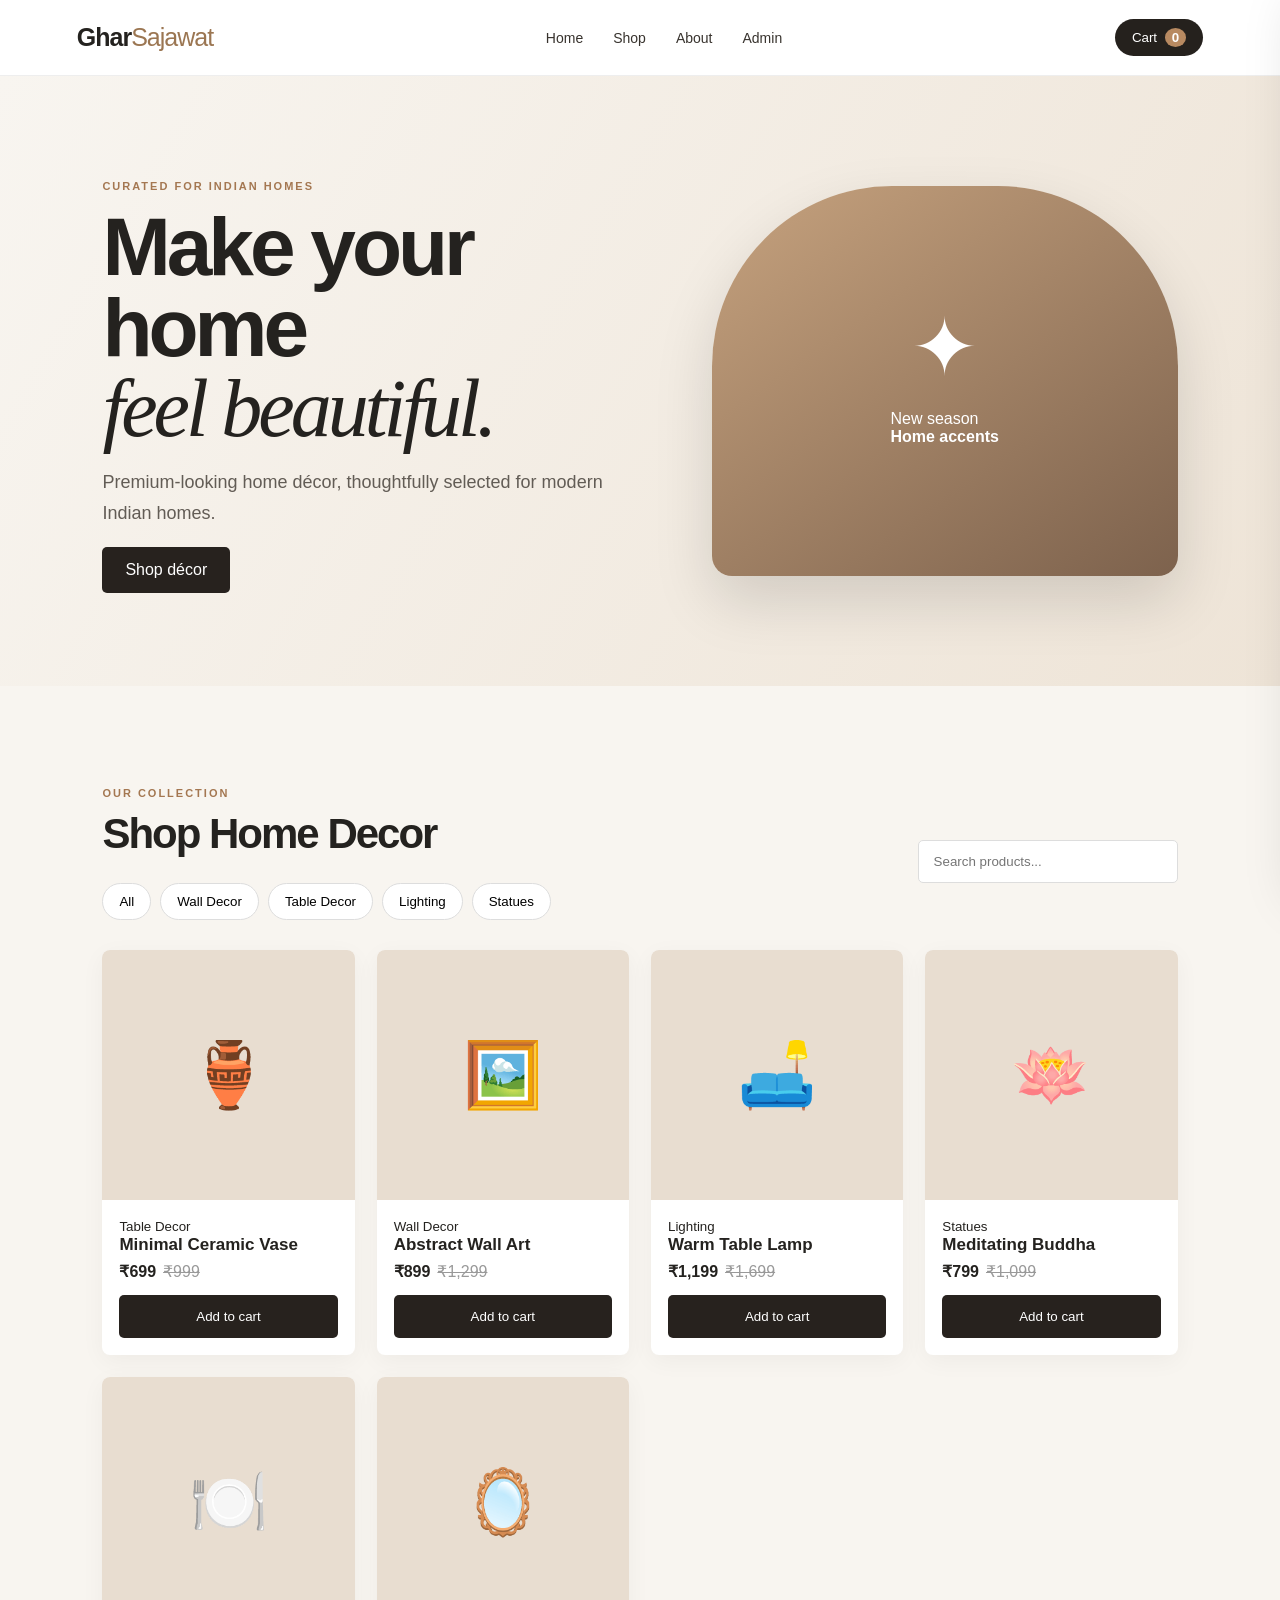
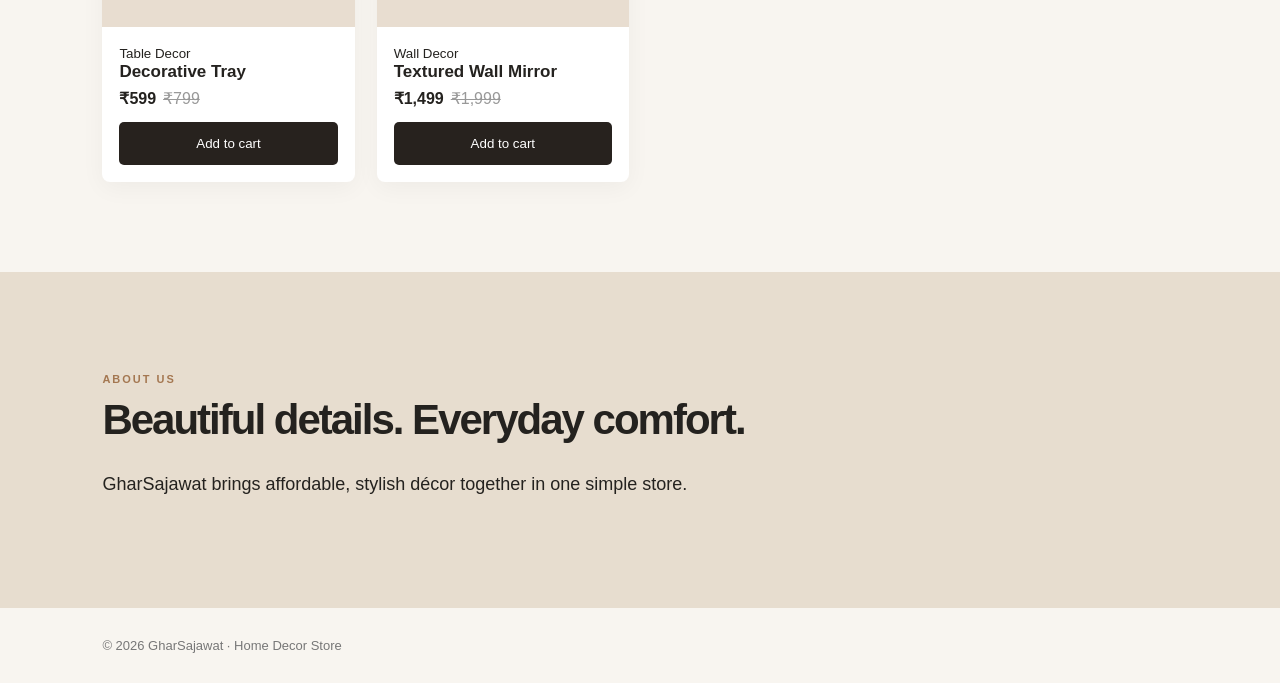
==== index.html @ 7c2b1188 "Add files via upload" ====
<!doctype html>
<html lang="en">
<head>
<meta charset="utf-8"><meta name="viewport" content="width=device-width,initial-scale=1">
<title>GharSajawat — Home Decor</title>
<link rel="stylesheet" href="style.css">
</head>
<body>
<header class="header">
  <div class="logo">Ghar<span>Sajawat</span></div>
  <nav><a href="#home">Home</a><a href="#shop">Shop</a><a href="#about">About</a><a href="admin.html">Admin</a></nav>
  <button class="cartBtn" onclick="toggleCart()">Cart <b id="cartCount">0</b></button>
</header>
<main>
<section id="home" class="hero">
  <div><p class="eyebrow">CURATED FOR INDIAN HOMES</p><h1>Make your home<br><i>feel beautiful.</i></h1>
  <p class="heroText">Premium-looking home décor, thoughtfully selected for modern Indian homes.</p>
  <a class="btn" href="#shop">Shop décor</a></div>
  <div class="heroCard"><div class="heroCircle">✦</div><p>New season<br><strong>Home accents</strong></p></div>
</section>
<section id="shop" class="shop"><div class="sectionHead"><div><p class="eyebrow">OUR COLLECTION</p><h2>Shop Home Decor</h2></div><input id="search" placeholder="Search products..." oninput="renderProducts()"></div>
<div class="chips"><button onclick="setCat('All')">All</button><button onclick="setCat('Wall Decor')">Wall Decor</button><button onclick="setCat('Table Decor')">Table Decor</button><button onclick="setCat('Lighting')">Lighting</button><button onclick="setCat('Statues')">Statues</button></div>
<div id="products" class="grid"></div></section>
<section id="about" class="about"><p class="eyebrow">ABOUT US</p><h2>Beautiful details. Everyday comfort.</h2><p>GharSajawat brings affordable, stylish décor together in one simple store.</p></section>
</main>
<footer>© 2026 GharSajawat · Home Decor Store</footer>
<aside id="cart" class="drawer"><button class="close" onclick="toggleCart()">×</button><h2>Your Cart</h2><div id="cartItems"></div><div class="total">Total <strong id="total">₹0</strong></div><button class="btn full" onclick="checkout()">Order on WhatsApp</button></aside>
<script src="app.js"></script>
</body></html>
---- style.css ----
*{box-sizing:border-box}html{scroll-behavior:smooth}body{margin:0;font-family:Inter,Arial,sans-serif;color:#24221f;background:#f8f5f0}.header{height:76px;background:#fff;display:flex;align-items:center;justify-content:space-between;padding:0 6%;position:sticky;top:0;z-index:10;border-bottom:1px solid #eee}.logo{font-size:25px;font-weight:800;letter-spacing:-1px}.logo span{font-weight:400;color:#9b7652}.header nav{display:flex;gap:30px}.header nav a,.adminTop a{color:#38332e;text-decoration:none;font-size:14px}.cartBtn{border:0;background:#25211d;color:white;border-radius:24px;padding:11px 17px}.cartBtn b{background:#b88a61;border-radius:50%;padding:2px 7px;margin-left:4px}.hero{min-height:610px;padding:80px 8%;display:grid;grid-template-columns:1.1fr .9fr;align-items:center;gap:40px;background:linear-gradient(120deg,#f8f5f0,#eee4d7)}.eyebrow{font-size:11px;letter-spacing:2px;font-weight:800;color:#a47751}.hero h1{font-size:clamp(48px,7vw,82px);line-height:.98;letter-spacing:-4px;margin:15px 0}.hero h1 i{font-family:Georgia,serif;font-weight:400}.heroText{max-width:520px;font-size:18px;line-height:1.7;color:#625c55}.btn{display:inline-block;border:0;background:#27221e;color:#fff;padding:14px 23px;border-radius:5px;text-decoration:none;cursor:pointer}.heroCard{height:390px;border-radius:180px 180px 20px 20px;background:linear-gradient(145deg,#c6a27e,#7d624d);display:flex;flex-direction:column;align-items:center;justify-content:center;color:white;box-shadow:0 25px 60px #0002}.heroCircle{font-size:80px}.shop{padding:90px 8%}.sectionHead{display:flex;justify-content:space-between;align-items:end;gap:20px}.sectionHead h2,.about h2{font-size:42px;letter-spacing:-2px;margin:8px 0 25px}.sectionHead input{width:260px;padding:13px 15px;border:1px solid #ddd;border-radius:5px;background:white}.chips{display:flex;gap:9px;margin-bottom:30px;flex-wrap:wrap}.chips button,.ghost{background:#fff;border:1px solid #ddd;padding:10px 16px;border-radius:20px;cursor:pointer}.grid{display:grid;grid-template-columns:repeat(4,1fr);gap:22px}.card{background:white;border-radius:8px;overflow:hidden;box-shadow:0 6px 25px #0000000b}.pic{height:250px;background:#e8ddd0;display:flex;align-items:center;justify-content:center;font-size:64px}.cardInfo{padding:17px}.cardInfo h3{margin:0 0 7px;font-size:17px}.price{font-weight:800}.old{text-decoration:line-through;color:#999;margin-left:7px;font-weight:400}.add{width:100%;margin-top:14px}.about{padding:90px 8%;background:#e7ddcf}.about p:last-child{max-width:650px;font-size:18px;line-height:1.7}.about h2{max-width:700px}.drawer{position:fixed;right:-420px;top:0;width:390px;max-width:92%;height:100%;background:white;z-index:30;padding:30px;box-shadow:-15px 0 50px #0002;transition:.25s;overflow:auto}.drawer.open{right:0}.close{float:right;border:0;background:none;font-size:30px}.cartRow{display:flex;gap:12px;padding:15px 0;border-bottom:1px solid #eee}.cartRow .mini{width:65px;height:65px;background:#eee0d0;display:grid;place-items:center;font-size:28px}.total{display:flex;justify-content:space-between;padding:25px 0;font-size:19px}.full{width:100%;text-align:center}.about+footer,footer{padding:30px 8%;font-size:13px;color:#777}.adminBody{min-height:100vh}.adminWrap{max-width:1100px;margin:auto;padding:35px 20px}.adminTop,.dashHead{display:flex;justify-content:space-between;align-items:center;margin-bottom:35px}.panel{background:#fff;padding:25px;border-radius:10px;box-shadow:0 8px 30px #0001;margin-bottom:25px}.panel input,.panel select,.panel textarea{display:block;width:100%;padding:13px;margin:10px 0;border:1px solid #ddd;border-radius:5px}.panel textarea{min-height:90px}.panel small{display:block;margin-top:12px;color:#777}.row{display:flex;gap:10px;align-items:center}.adminProduct{display:grid;grid-template-columns:70px 1fr auto;gap:15px;align-items:center;background:white;padding:12px;margin:8px 0;border-radius:7px}.adminThumb{width:70px;height:60px;background:#eee0d0;display:grid;place-items:center;font-size:28px}.adminActions button{margin-left:7px;padding:8px 12px;border:1px solid #ddd;background:white;border-radius:5px}@media(max-width:800px){.header{padding:0 4%}.header nav{display:none}.hero{grid-template-columns:1fr;padding:60px 6%}.heroCard{height:300px}.shop{padding:60px 6%}.grid{grid-template-columns:repeat(2,1fr)}.sectionHead{align-items:start;flex-direction:column}.sectionHead input{width:100%}}@media(max-width:500px){.grid{grid-template-columns:1fr}.hero h1{font-size:50px}.drawer{width:100%}}
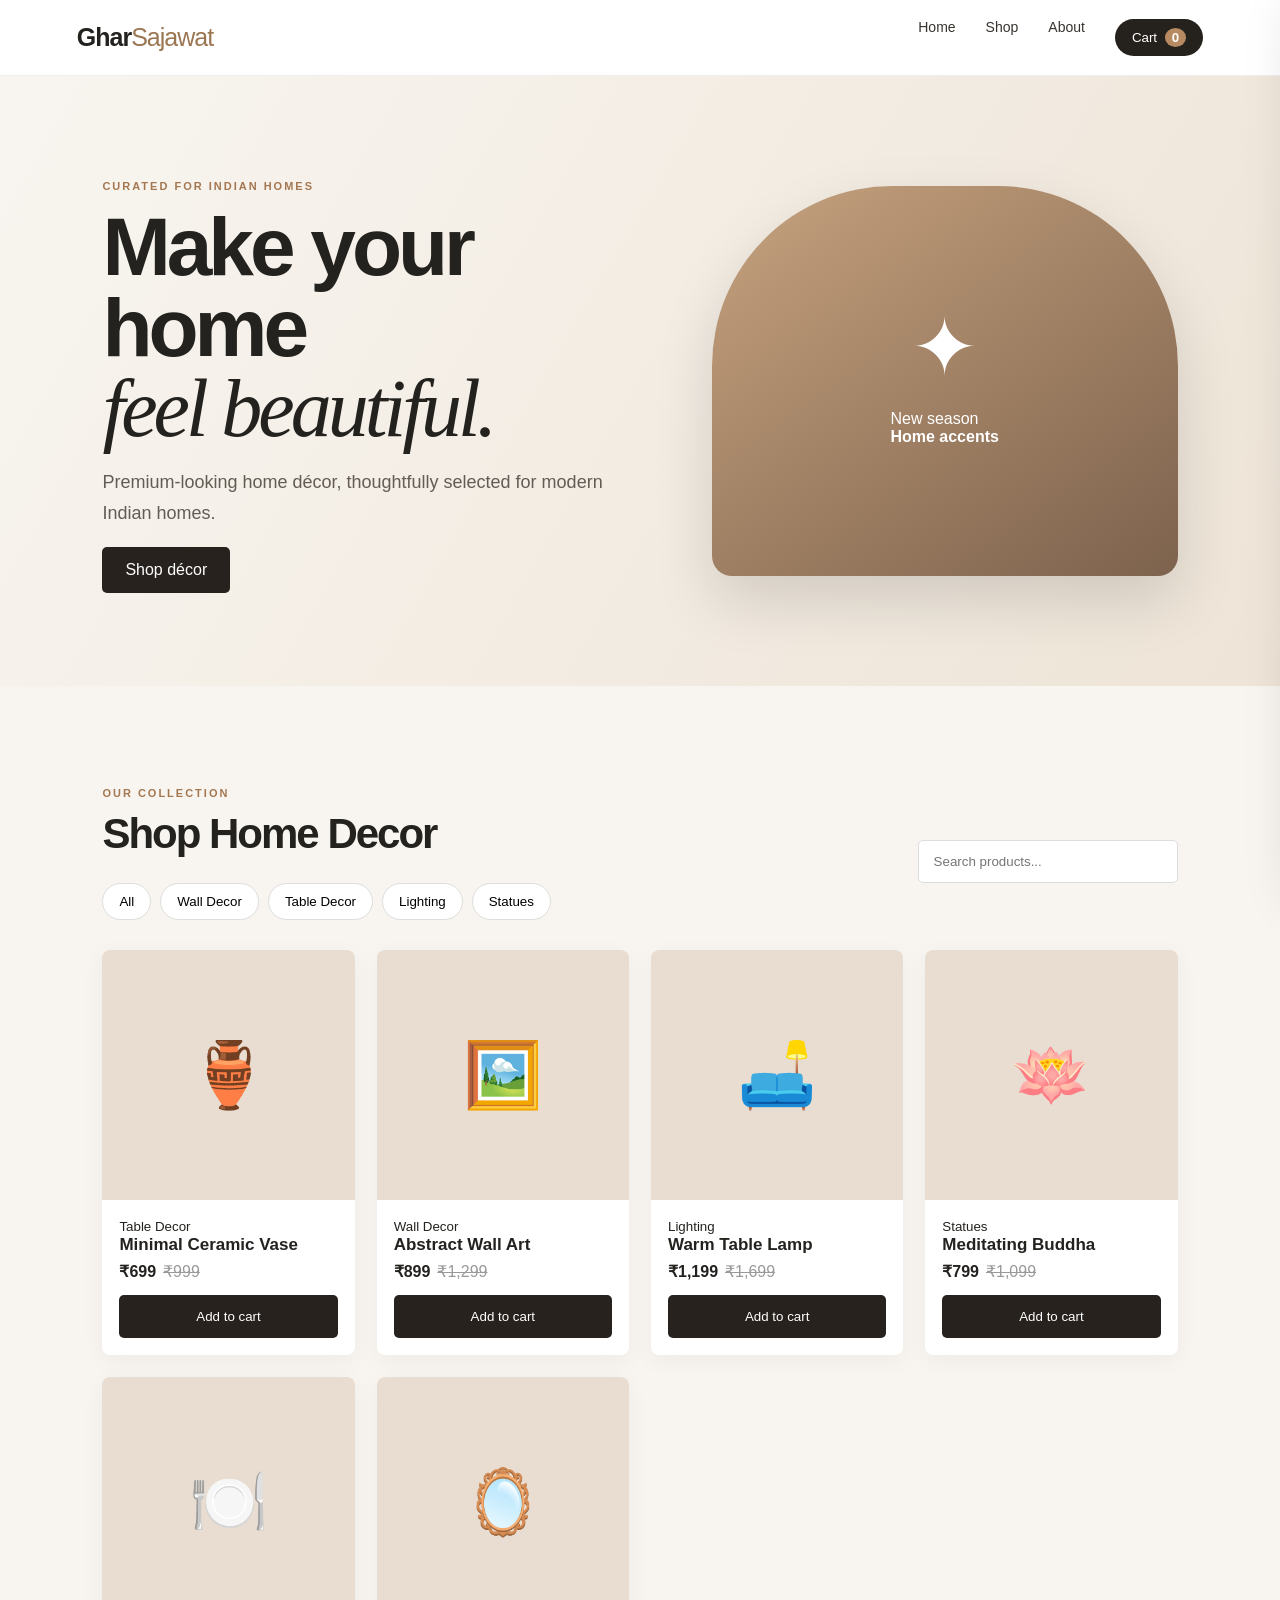
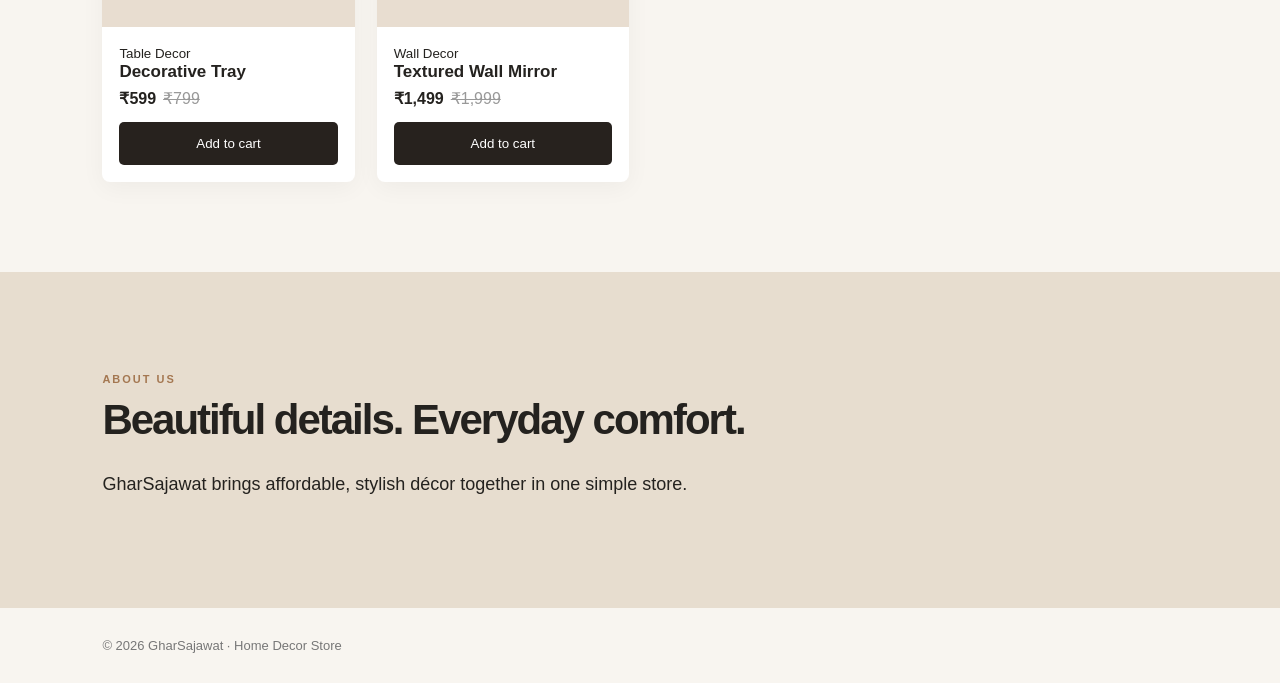
==== commit 4b19a3cb: "Update index.html" ====
--- a/index.html
+++ b/index.html
@@ -8,7 +8,7 @@
 <body>
 <header class="header">
   <div class="logo">Ghar<span>Sajawat</span></div>
-  <nav><a href="#home">Home</a><a href="#shop">Shop</a><a href="#about">About</a><a href="admin.html">Admin</a></nav>
+  <nav><a href="#home">Home</a><a href="#shop">Shop</a> <a href="#about">About</a>
   <button class="cartBtn" onclick="toggleCart()">Cart <b id="cartCount">0</b></button>
 </header>
 <main>
@@ -26,4 +26,4 @@
 <footer>© 2026 GharSajawat · Home Decor Store</footer>
 <aside id="cart" class="drawer"><button class="close" onclick="toggleCart()">×</button><h2>Your Cart</h2><div id="cartItems"></div><div class="total">Total <strong id="total">₹0</strong></div><button class="btn full" onclick="checkout()">Order on WhatsApp</button></aside>
 <script src="app.js"></script>
-</body></html>+</body></html>
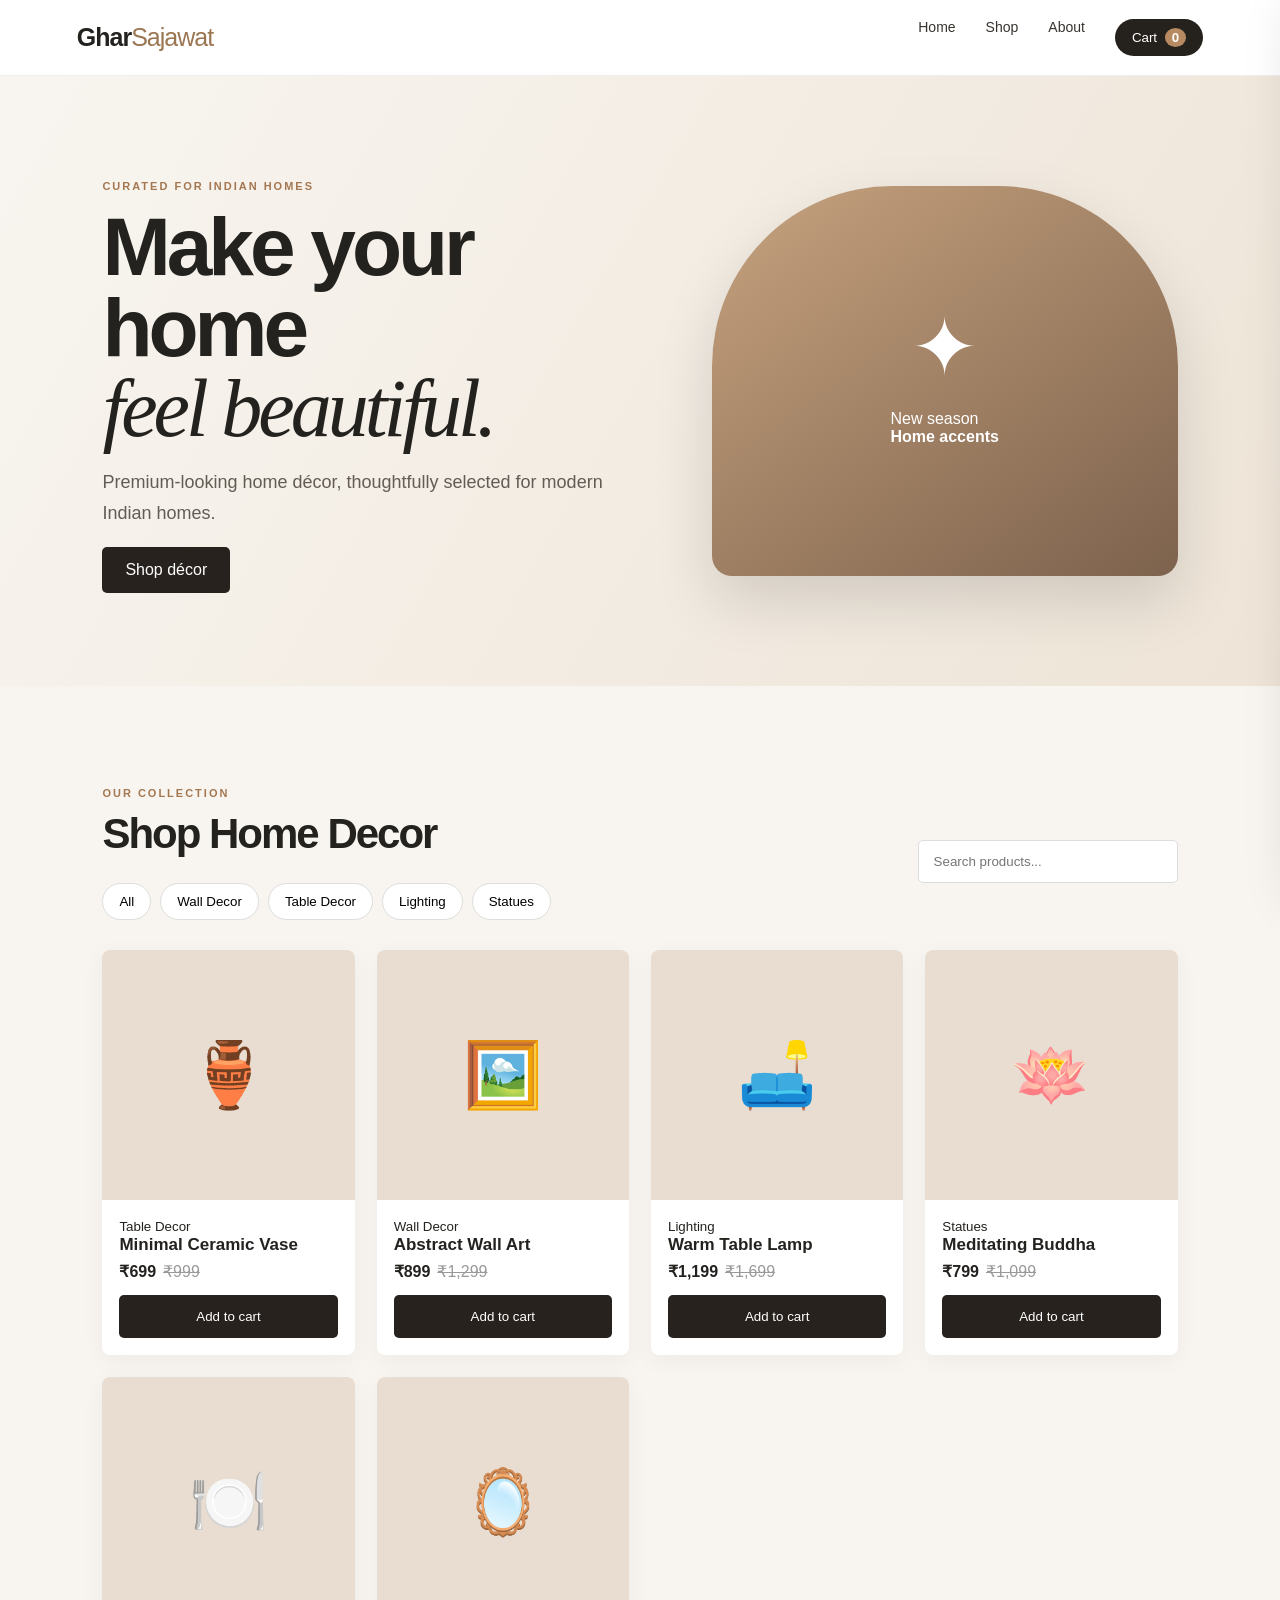
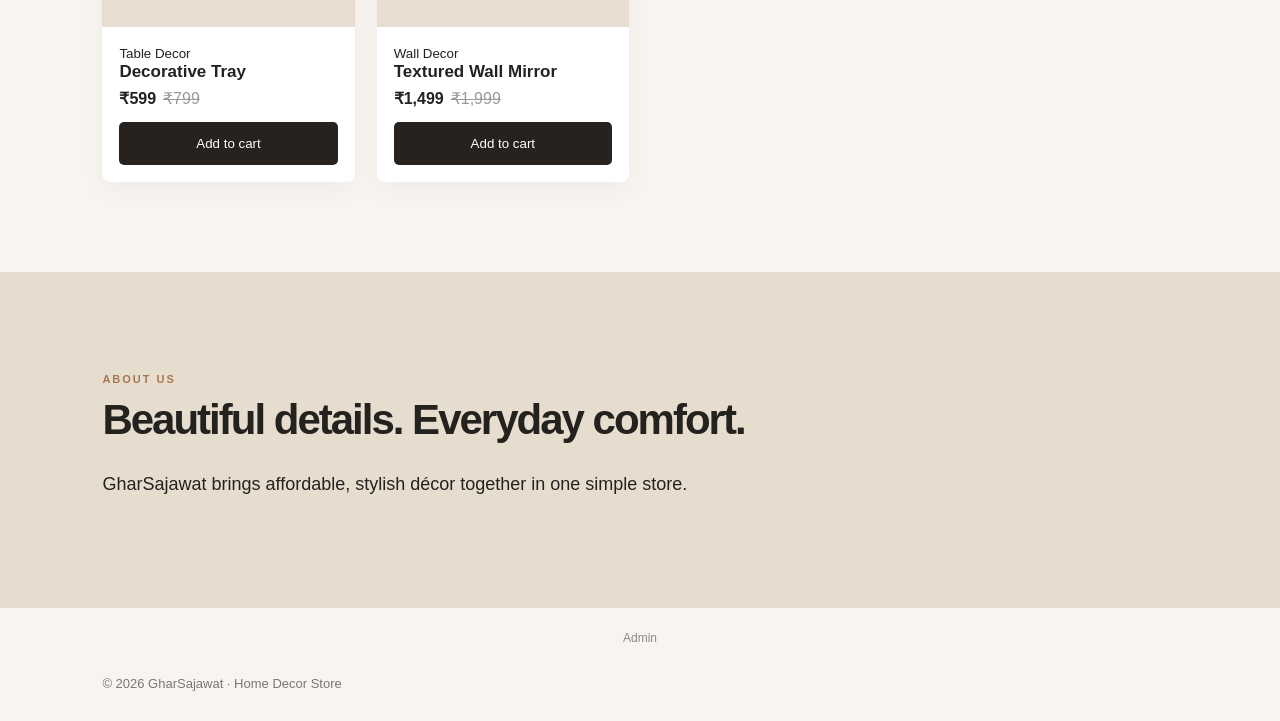
==== commit 6ff462bf: "Update index.html" ====
--- a/index.html
+++ b/index.html
@@ -22,7 +22,11 @@
 <div class="chips"><button onclick="setCat('All')">All</button><button onclick="setCat('Wall Decor')">Wall Decor</button><button onclick="setCat('Table Decor')">Table Decor</button><button onclick="setCat('Lighting')">Lighting</button><button onclick="setCat('Statues')">Statues</button></div>
 <div id="products" class="grid"></div></section>
 <section id="about" class="about"><p class="eyebrow">ABOUT US</p><h2>Beautiful details. Everyday comfort.</h2><p>GharSajawat brings affordable, stylish décor together in one simple store.</p></section>
-</main>
+</main><div style="text-align:center; margin-top:20px;">
+  <a href="admin.html" style="font-size:12px; color:#888; text-decoration:none;">
+    Admin
+  </a>
+</div>
 <footer>© 2026 GharSajawat · Home Decor Store</footer>
 <aside id="cart" class="drawer"><button class="close" onclick="toggleCart()">×</button><h2>Your Cart</h2><div id="cartItems"></div><div class="total">Total <strong id="total">₹0</strong></div><button class="btn full" onclick="checkout()">Order on WhatsApp</button></aside>
 <script src="app.js"></script>
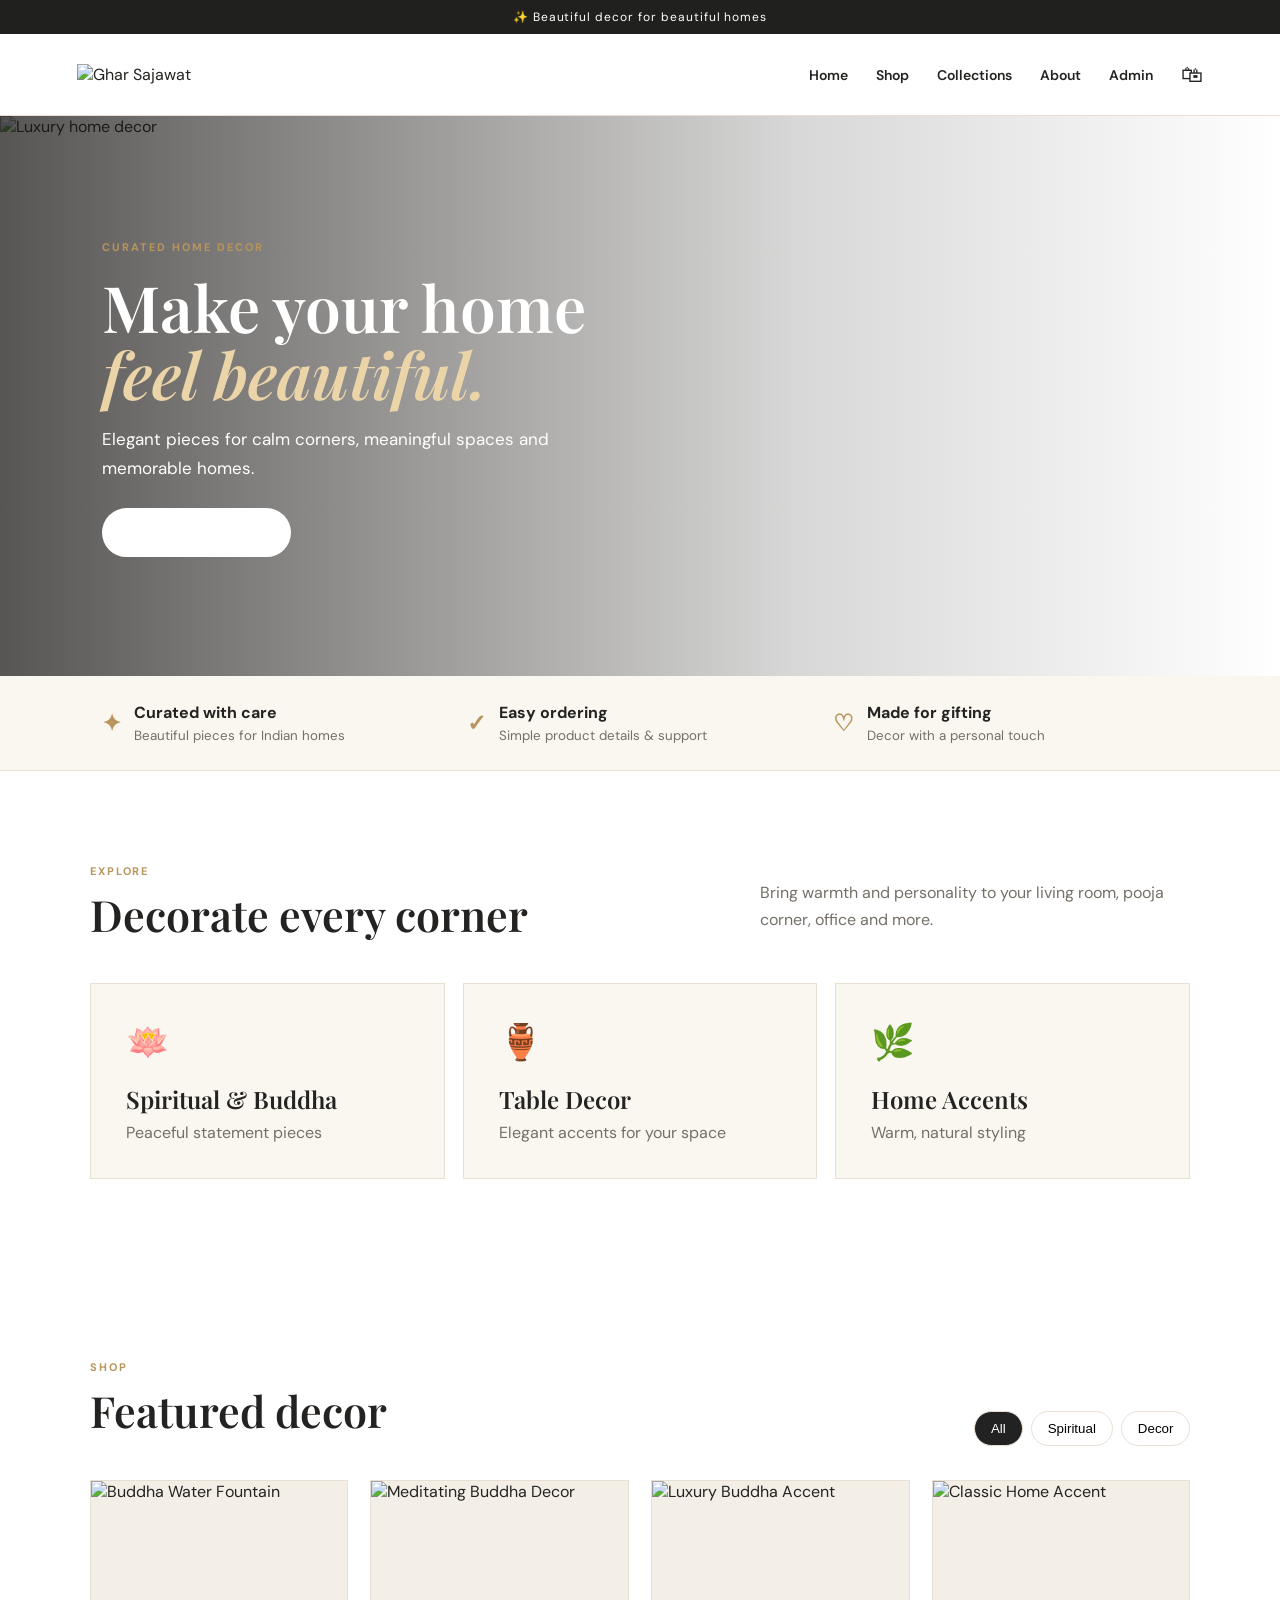
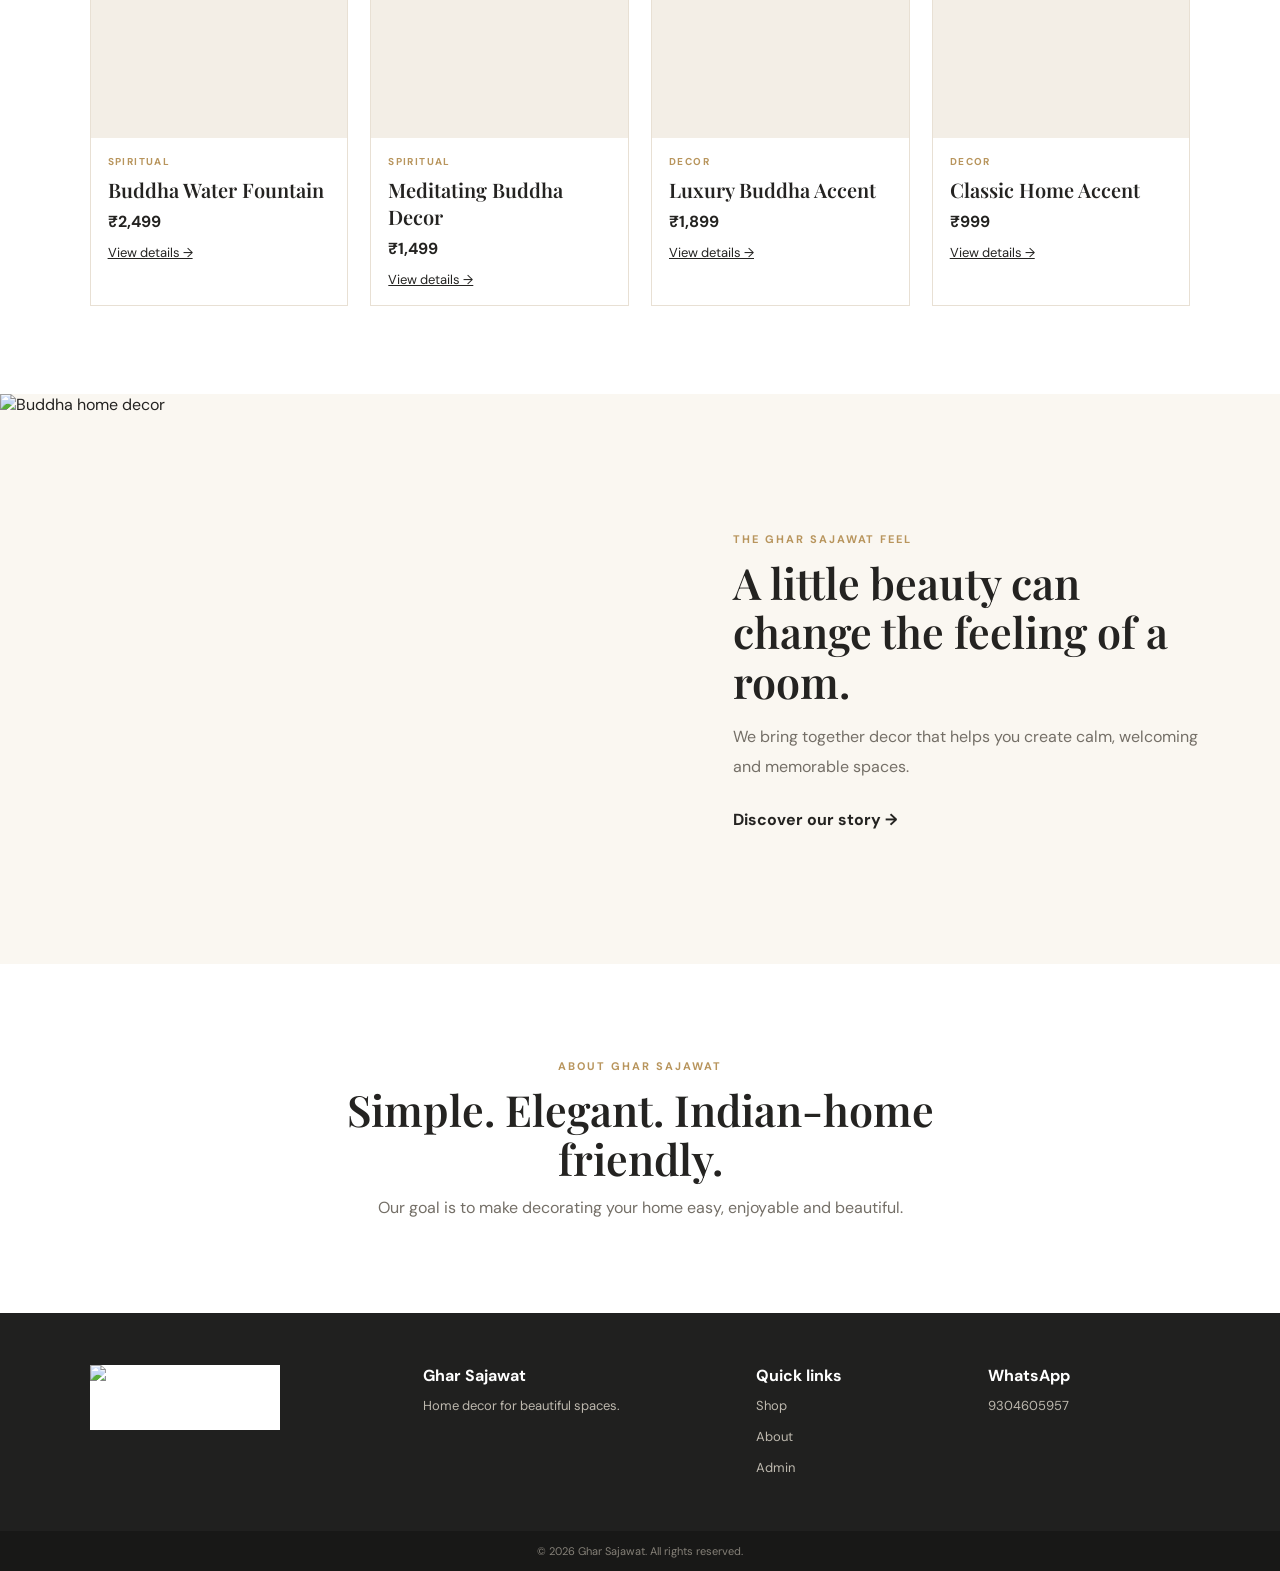
==== commit cf333535: "Add files via upload" ====
--- a/index.html
+++ b/index.html
@@ -2,32 +2,72 @@
 <html lang="en">
 <head>
 <meta charset="utf-8"><meta name="viewport" content="width=device-width,initial-scale=1">
-<title>GharSajawat — Home Decor</title>
+<title>Ghar Sajawat | Home Decor</title>
+<meta name="description" content="Ghar Sajawat - elegant home decor for beautiful Indian homes">
 <link rel="stylesheet" href="style.css">
 </head>
 <body>
-<header class="header">
-  <div class="logo">Ghar<span>Sajawat</span></div>
-  <nav><a href="#home">Home</a><a href="#shop">Shop</a> <a href="#about">About</a>
-  <button class="cartBtn" onclick="toggleCart()">Cart <b id="cartCount">0</b></button>
+<header>
+  <div class="topbar">✨ Beautiful decor for beautiful homes</div>
+  <div class="nav">
+    <a class="logo" href="index.html"><img src="assets/logo.png" alt="Ghar Sajawat"></a>
+    <button class="menu" id="menu">☰</button>
+    <nav id="nav"><a href="#home">Home</a><a href="#shop">Shop</a><a href="#collections">Collections</a><a href="#about">About</a><a href="admin.html">Admin</a></nav>
+    <a class="bag" href="#shop">🛍</a>
+  </div>
 </header>
+
 <main>
 <section id="home" class="hero">
-  <div><p class="eyebrow">CURATED FOR INDIAN HOMES</p><h1>Make your home<br><i>feel beautiful.</i></h1>
-  <p class="heroText">Premium-looking home décor, thoughtfully selected for modern Indian homes.</p>
-  <a class="btn" href="#shop">Shop décor</a></div>
-  <div class="heroCard"><div class="heroCircle">✦</div><p>New season<br><strong>Home accents</strong></p></div>
+  <img src="assets/hero-banner.jpg" alt="Luxury home decor">
+  <div class="hero-overlay"></div>
+  <div class="hero-copy">
+    <span>CURATED HOME DECOR</span>
+    <h1>Make your home<br><i>feel beautiful.</i></h1>
+    <p>Elegant pieces for calm corners, meaningful spaces and memorable homes.</p>
+    <a class="btn" href="#shop">Shop collection →</a>
+  </div>
 </section>
-<section id="shop" class="shop"><div class="sectionHead"><div><p class="eyebrow">OUR COLLECTION</p><h2>Shop Home Decor</h2></div><input id="search" placeholder="Search products..." oninput="renderProducts()"></div>
-<div class="chips"><button onclick="setCat('All')">All</button><button onclick="setCat('Wall Decor')">Wall Decor</button><button onclick="setCat('Table Decor')">Table Decor</button><button onclick="setCat('Lighting')">Lighting</button><button onclick="setCat('Statues')">Statues</button></div>
-<div id="products" class="grid"></div></section>
-<section id="about" class="about"><p class="eyebrow">ABOUT US</p><h2>Beautiful details. Everyday comfort.</h2><p>GharSajawat brings affordable, stylish décor together in one simple store.</p></section>
-</main><div style="text-align:center; margin-top:20px;">
-  <a href="admin.html" style="font-size:12px; color:#888; text-decoration:none;">
-    Admin
-  </a>
-</div>
-<footer>© 2026 GharSajawat · Home Decor Store</footer>
-<aside id="cart" class="drawer"><button class="close" onclick="toggleCart()">×</button><h2>Your Cart</h2><div id="cartItems"></div><div class="total">Total <strong id="total">₹0</strong></div><button class="btn full" onclick="checkout()">Order on WhatsApp</button></aside>
+
+<section class="perks">
+  <div><b>✦</b><span>Curated with care<small>Beautiful pieces for Indian homes</small></span></div>
+  <div><b>✓</b><span>Easy ordering<small>Simple product details & support</small></span></div>
+  <div><b>♡</b><span>Made for gifting<small>Decor with a personal touch</small></span></div>
+</section>
+
+<section id="collections" class="section">
+  <div class="section-head"><div><small>EXPLORE</small><h2>Decorate every corner</h2></div><p>Bring warmth and personality to your living room, pooja corner, office and more.</p></div>
+  <div class="collections">
+    <a href="#shop"><span>🪷</span><h3>Spiritual & Buddha</h3><p>Peaceful statement pieces</p></a>
+    <a href="#shop"><span>🏺</span><h3>Table Decor</h3><p>Elegant accents for your space</p></a>
+    <a href="#shop"><span>🌿</span><h3>Home Accents</h3><p>Warm, natural styling</p></a>
+  </div>
+</section>
+
+<section id="shop" class="section shop">
+  <div class="section-head"><div><small>SHOP</small><h2>Featured decor</h2></div>
+    <div class="filters"><button class="active" data-cat="all">All</button><button data-cat="spiritual">Spiritual</button><button data-cat="decor">Decor</button></div>
+  </div>
+  <div id="products" class="products"></div>
+</section>
+
+<section class="story">
+  <img src="assets/buddha-fountain.jpg" alt="Buddha home decor">
+  <div><small>THE GHAR SAJAWAT FEEL</small><h2>A little beauty can change the feeling of a room.</h2><p>We bring together decor that helps you create calm, welcoming and memorable spaces.</p><a class="text-link" href="#about">Discover our story →</a></div>
+</section>
+
+<section id="about" class="about">
+  <small>ABOUT GHAR SAJAWAT</small><h2>Simple. Elegant. Indian-home friendly.</h2>
+  <p>Our goal is to make decorating your home easy, enjoyable and beautiful.</p>
+</section>
+</main>
+
+<footer>
+  <img src="assets/logo.png" alt="Ghar Sajawat">
+  <div><b>Ghar Sajawat</b><p>Home decor for beautiful spaces.</p></div>
+  <div><b>Quick links</b><a href="#shop">Shop</a><a href="#about">About</a><a href="admin.html">Admin</a></div>
+  <div><b>WhatsApp</b><a href="https://wa.me/919304605957?text=Hello%20Ghar%20Sajawat%2C%20I%20want%20to%20know%20more%20about%20your%20products.">9304605957</a></div>
+</footer>
+<div class="copyright">© 2026 Ghar Sajawat. All rights reserved.</div>
 <script src="app.js"></script>
-</body></html>
+</body></html>
--- a/style.css
+++ b/style.css
@@ -1 +1,4 @@
-*{box-sizing:border-box}html{scroll-behavior:smooth}body{margin:0;font-family:Inter,Arial,sans-serif;color:#24221f;background:#f8f5f0}.header{height:76px;background:#fff;display:flex;align-items:center;justify-content:space-between;padding:0 6%;position:sticky;top:0;z-index:10;border-bottom:1px solid #eee}.logo{font-size:25px;font-weight:800;letter-spacing:-1px}.logo span{font-weight:400;color:#9b7652}.header nav{display:flex;gap:30px}.header nav a,.adminTop a{color:#38332e;text-decoration:none;font-size:14px}.cartBtn{border:0;background:#25211d;color:white;border-radius:24px;padding:11px 17px}.cartBtn b{background:#b88a61;border-radius:50%;padding:2px 7px;margin-left:4px}.hero{min-height:610px;padding:80px 8%;display:grid;grid-template-columns:1.1fr .9fr;align-items:center;gap:40px;background:linear-gradient(120deg,#f8f5f0,#eee4d7)}.eyebrow{font-size:11px;letter-spacing:2px;font-weight:800;color:#a47751}.hero h1{font-size:clamp(48px,7vw,82px);line-height:.98;letter-spacing:-4px;margin:15px 0}.hero h1 i{font-family:Georgia,serif;font-weight:400}.heroText{max-width:520px;font-size:18px;line-height:1.7;color:#625c55}.btn{display:inline-block;border:0;background:#27221e;color:#fff;padding:14px 23px;border-radius:5px;text-decoration:none;cursor:pointer}.heroCard{height:390px;border-radius:180px 180px 20px 20px;background:linear-gradient(145deg,#c6a27e,#7d624d);display:flex;flex-direction:column;align-items:center;justify-content:center;color:white;box-shadow:0 25px 60px #0002}.heroCircle{font-size:80px}.shop{padding:90px 8%}.sectionHead{display:flex;justify-content:space-between;align-items:end;gap:20px}.sectionHead h2,.about h2{font-size:42px;letter-spacing:-2px;margin:8px 0 25px}.sectionHead input{width:260px;padding:13px 15px;border:1px solid #ddd;border-radius:5px;background:white}.chips{display:flex;gap:9px;margin-bottom:30px;flex-wrap:wrap}.chips button,.ghost{background:#fff;border:1px solid #ddd;padding:10px 16px;border-radius:20px;cursor:pointer}.grid{display:grid;grid-template-columns:repeat(4,1fr);gap:22px}.card{background:white;border-radius:8px;overflow:hidden;box-shadow:0 6px 25px #0000000b}.pic{height:250px;background:#e8ddd0;display:flex;align-items:center;justify-content:center;font-size:64px}.cardInfo{padding:17px}.cardInfo h3{margin:0 0 7px;font-size:17px}.price{font-weight:800}.old{text-decoration:line-through;color:#999;margin-left:7px;font-weight:400}.add{width:100%;margin-top:14px}.about{padding:90px 8%;background:#e7ddcf}.about p:last-child{max-width:650px;font-size:18px;line-height:1.7}.about h2{max-width:700px}.drawer{position:fixed;right:-420px;top:0;width:390px;max-width:92%;height:100%;background:white;z-index:30;padding:30px;box-shadow:-15px 0 50px #0002;transition:.25s;overflow:auto}.drawer.open{right:0}.close{float:right;border:0;background:none;font-size:30px}.cartRow{display:flex;gap:12px;padding:15px 0;border-bottom:1px solid #eee}.cartRow .mini{width:65px;height:65px;background:#eee0d0;display:grid;place-items:center;font-size:28px}.total{display:flex;justify-content:space-between;padding:25px 0;font-size:19px}.full{width:100%;text-align:center}.about+footer,footer{padding:30px 8%;font-size:13px;color:#777}.adminBody{min-height:100vh}.adminWrap{max-width:1100px;margin:auto;padding:35px 20px}.adminTop,.dashHead{display:flex;justify-content:space-between;align-items:center;margin-bottom:35px}.panel{background:#fff;padding:25px;border-radius:10px;box-shadow:0 8px 30px #0001;margin-bottom:25px}.panel input,.panel select,.panel textarea{display:block;width:100%;padding:13px;margin:10px 0;border:1px solid #ddd;border-radius:5px}.panel textarea{min-height:90px}.panel small{display:block;margin-top:12px;color:#777}.row{display:flex;gap:10px;align-items:center}.adminProduct{display:grid;grid-template-columns:70px 1fr auto;gap:15px;align-items:center;background:white;padding:12px;margin:8px 0;border-radius:7px}.adminThumb{width:70px;height:60px;background:#eee0d0;display:grid;place-items:center;font-size:28px}.adminActions button{margin-left:7px;padding:8px 12px;border:1px solid #ddd;background:white;border-radius:5px}@media(max-width:800px){.header{padding:0 4%}.header nav{display:none}.hero{grid-template-columns:1fr;padding:60px 6%}.heroCard{height:300px}.shop{padding:60px 6%}.grid{grid-template-columns:repeat(2,1fr)}.sectionHead{align-items:start;flex-direction:column}.sectionHead input{width:100%}}@media(max-width:500px){.grid{grid-template-columns:1fr}.hero h1{font-size:50px}.drawer{width:100%}}+@import url('https://fonts.googleapis.com/css2?family=DM+Sans:wght@400;500;600;700&family=Playfair+Display:wght@500;600;700&display=swap');
+:root{--ink:#242321;--gold:#b8955d;--cream:#faf7f1;--muted:#746f67;--line:#e8e0d4;--green:#214b3a}*{box-sizing:border-box}html{scroll-behavior:smooth}body{margin:0;color:var(--ink);font-family:'DM Sans',sans-serif}a{text-decoration:none;color:inherit}.topbar{background:#20201f;color:#fff;text-align:center;padding:9px;font-size:12px;letter-spacing:.08em}.nav{height:82px;border-bottom:1px solid var(--line);display:flex;align-items:center;padding:0 6%;gap:28px;position:sticky;top:0;background:#fff;z-index:20}.logo{width:175px}.logo img{width:100%;height:58px;object-fit:contain}.nav nav{margin-left:auto;display:flex;gap:28px;font-size:14px;font-weight:600}.nav nav a:hover{color:var(--gold)}.bag{font-size:22px}.menu{display:none;border:0;background:none;font-size:26px}.hero{height:560px;position:relative;overflow:hidden}.hero>img{width:100%;height:100%;object-fit:cover}.hero-overlay{position:absolute;inset:0;background:linear-gradient(90deg,#171411b8,#1714112b 62%,transparent)}.hero-copy{position:absolute;z-index:2;left:8%;top:50%;transform:translateY(-50%);color:#fff;max-width:540px}.hero-copy>span,.section-head small,.story small,.about small{letter-spacing:.18em;color:var(--gold);font-size:11px;font-weight:700}.hero-copy h1{font:600 64px/1.04 'Playfair Display',serif;margin:18px 0}.hero-copy h1 i{color:#ecd4a9}.hero-copy p{font-size:17px;line-height:1.7}.btn{display:inline-block;background:#fff;padding:14px 25px;border-radius:28px;font-weight:700;margin-top:8px}.btn:hover{background:#f3eadc}.perks{display:grid;grid-template-columns:repeat(3,1fr);gap:20px;padding:26px 8%;background:var(--cream);border-bottom:1px solid var(--line)}.perks div{display:flex;align-items:center;gap:13px}.perks b{font-size:23px;color:var(--gold)}.perks span{font-weight:700}.perks small{display:block;color:var(--muted);font-weight:400;margin-top:4px}.section{padding:88px 7%}.section-head{display:flex;justify-content:space-between;align-items:end;gap:30px;margin-bottom:34px}.section-head h2,.story h2,.about h2{font:600 43px/1.15 'Playfair Display',serif;margin:10px 0}.section-head>p{max-width:430px;color:var(--muted);line-height:1.7}.collections{display:grid;grid-template-columns:repeat(3,1fr);gap:18px}.collections a{padding:35px;background:var(--cream);border:1px solid var(--line);transition:.25s}.collections a:hover{transform:translateY(-4px);box-shadow:0 14px 35px #00000010}.collections span{font-size:35px}.collections h3{font:600 24px 'Playfair Display',serif;margin:18px 0 7px}.collections p{color:var(--muted);margin:0}.filters{display:flex;gap:8px}.filters button{border:1px solid var(--line);background:#fff;border-radius:22px;padding:9px 16px;cursor:pointer}.filters button.active,.filters button:hover{background:#222;color:#fff}.products{display:grid;grid-template-columns:repeat(4,1fr);gap:22px}.card{border:1px solid var(--line);background:#fff;transition:.25s;overflow:hidden}.card:hover{transform:translateY(-5px);box-shadow:0 15px 38px #00000012}.card-img{aspect-ratio:1;background:#f3eee6;overflow:hidden}.card-img img{width:100%;height:100%;object-fit:cover;transition:.4s}.card:hover img{transform:scale(1.04)}.card-body{padding:17px}.card-cat{font-size:10px;letter-spacing:.14em;color:var(--gold);font-weight:700}.card h3{font:600 20px 'Playfair Display',serif;margin:8px 0}.price{font-weight:700}.view{display:block;margin-top:12px;font-size:13px;text-decoration:underline}.story{display:grid;grid-template-columns:1.05fr .95fr;background:var(--cream);align-items:center}.story>img{width:100%;height:570px;object-fit:cover}.story>div{padding:10%}.story p,.about p{color:var(--muted);line-height:1.85}.text-link{font-weight:700;display:inline-block;margin-top:12px}.about{text-align:center;padding:90px 7%;max-width:900px;margin:auto}.about p{max-width:680px;margin:auto}footer{background:#20201f;color:#fff;display:grid;grid-template-columns:1.5fr 1.5fr 1fr 1fr;gap:30px;padding:52px 7%}footer>img{width:190px;height:65px;object-fit:contain;background:#fff}footer p,footer a{color:#bdb8ae;font-size:13px;line-height:1.7;display:block;margin-top:9px}.copyright{background:#181817;color:#858078;text-align:center;padding:13px;font-size:11px}
+@media(max-width:900px){.products{grid-template-columns:repeat(2,1fr)}.perks{grid-template-columns:1fr}.collections{grid-template-columns:1fr}.story{grid-template-columns:1fr}.story>img{height:430px}.section{padding:65px 5%}footer{grid-template-columns:1fr 1fr}}
+@media(max-width:680px){.nav{height:70px;padding:0 18px}.logo{width:150px}.menu{display:block;margin-left:auto}.nav nav{display:none;position:absolute;left:0;right:0;top:70px;background:#fff;padding:20px;flex-direction:column;border-bottom:1px solid var(--line)}.nav nav.open{display:flex}.hero,.hero>img{height:500px}.hero-copy{left:7%;right:7%}.hero-copy h1{font-size:44px}.hero-copy p{font-size:14px}.section-head{align-items:flex-start;flex-direction:column}.section-head h2,.story h2,.about h2{font-size:34px}.products{grid-template-columns:1fr 1fr;gap:12px}.card-body{padding:12px}.card h3{font-size:17px}footer{grid-template-columns:1fr;padding:40px 8%}}
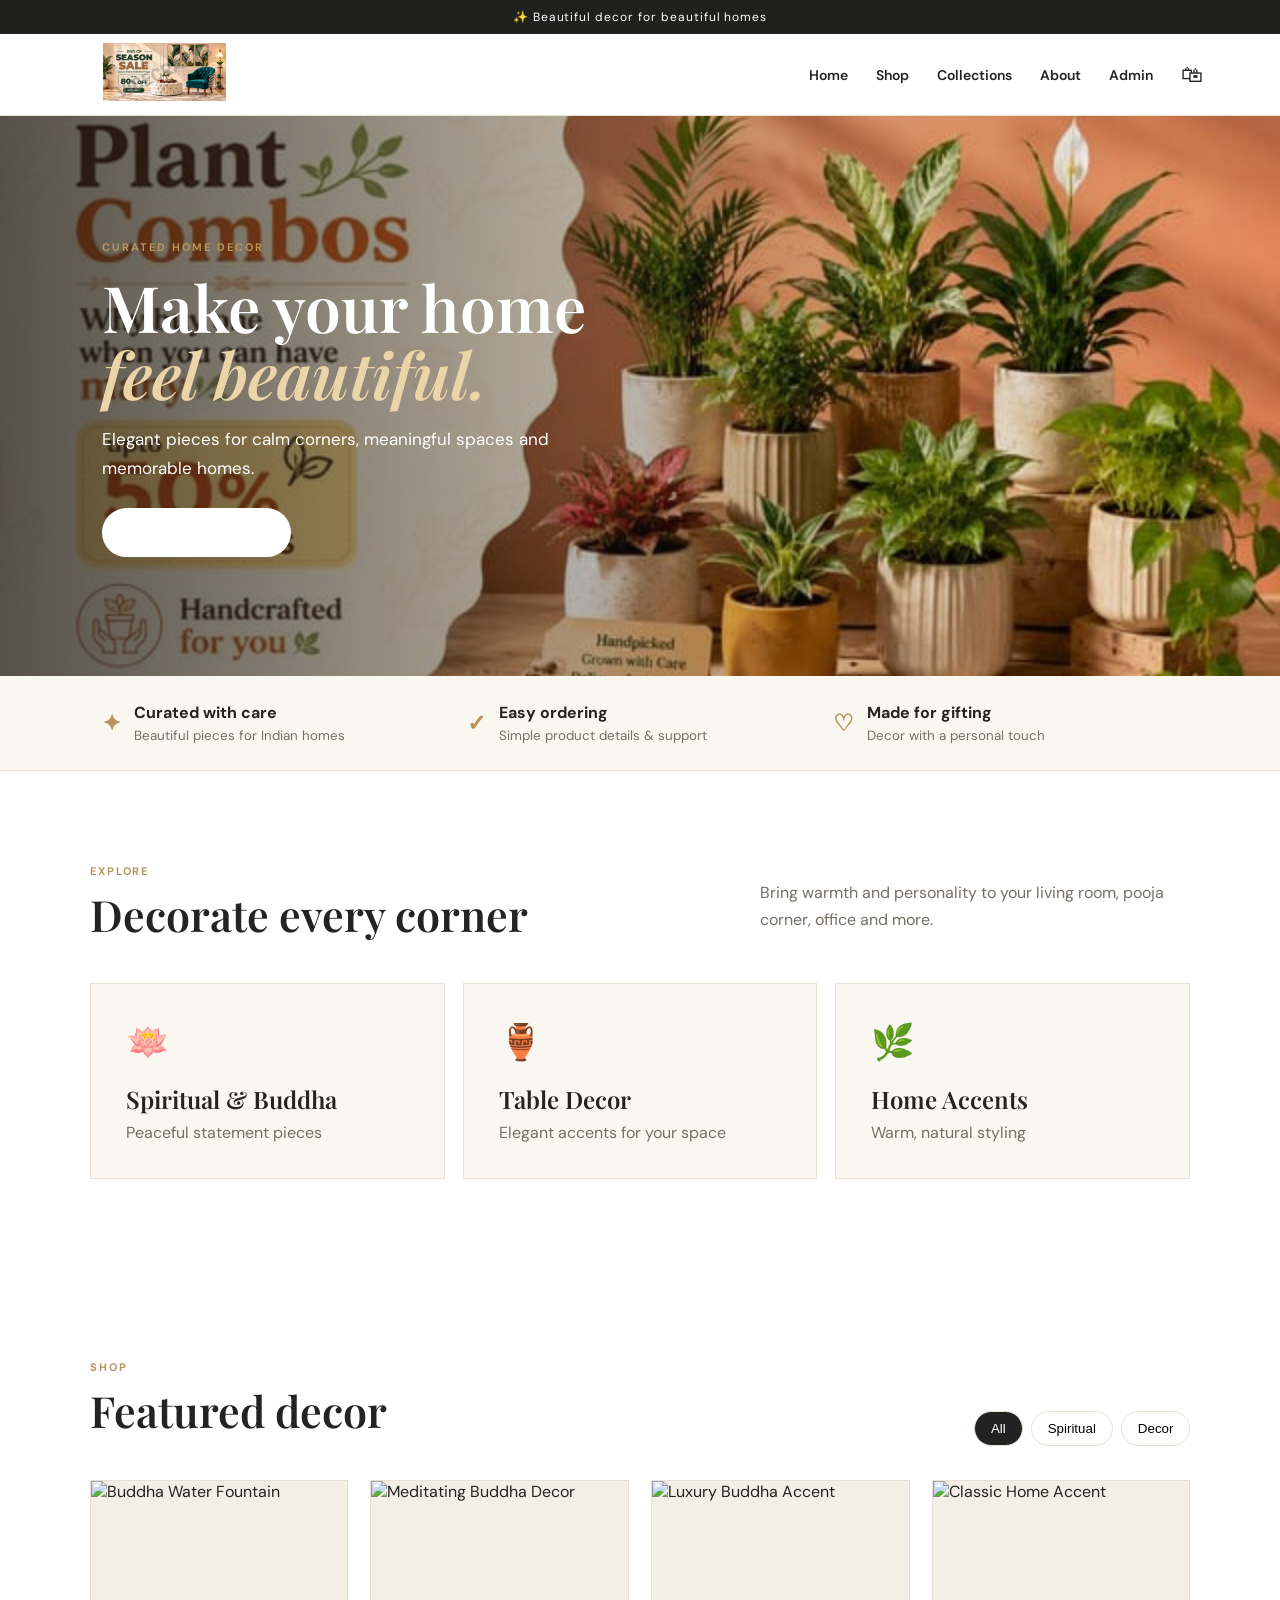
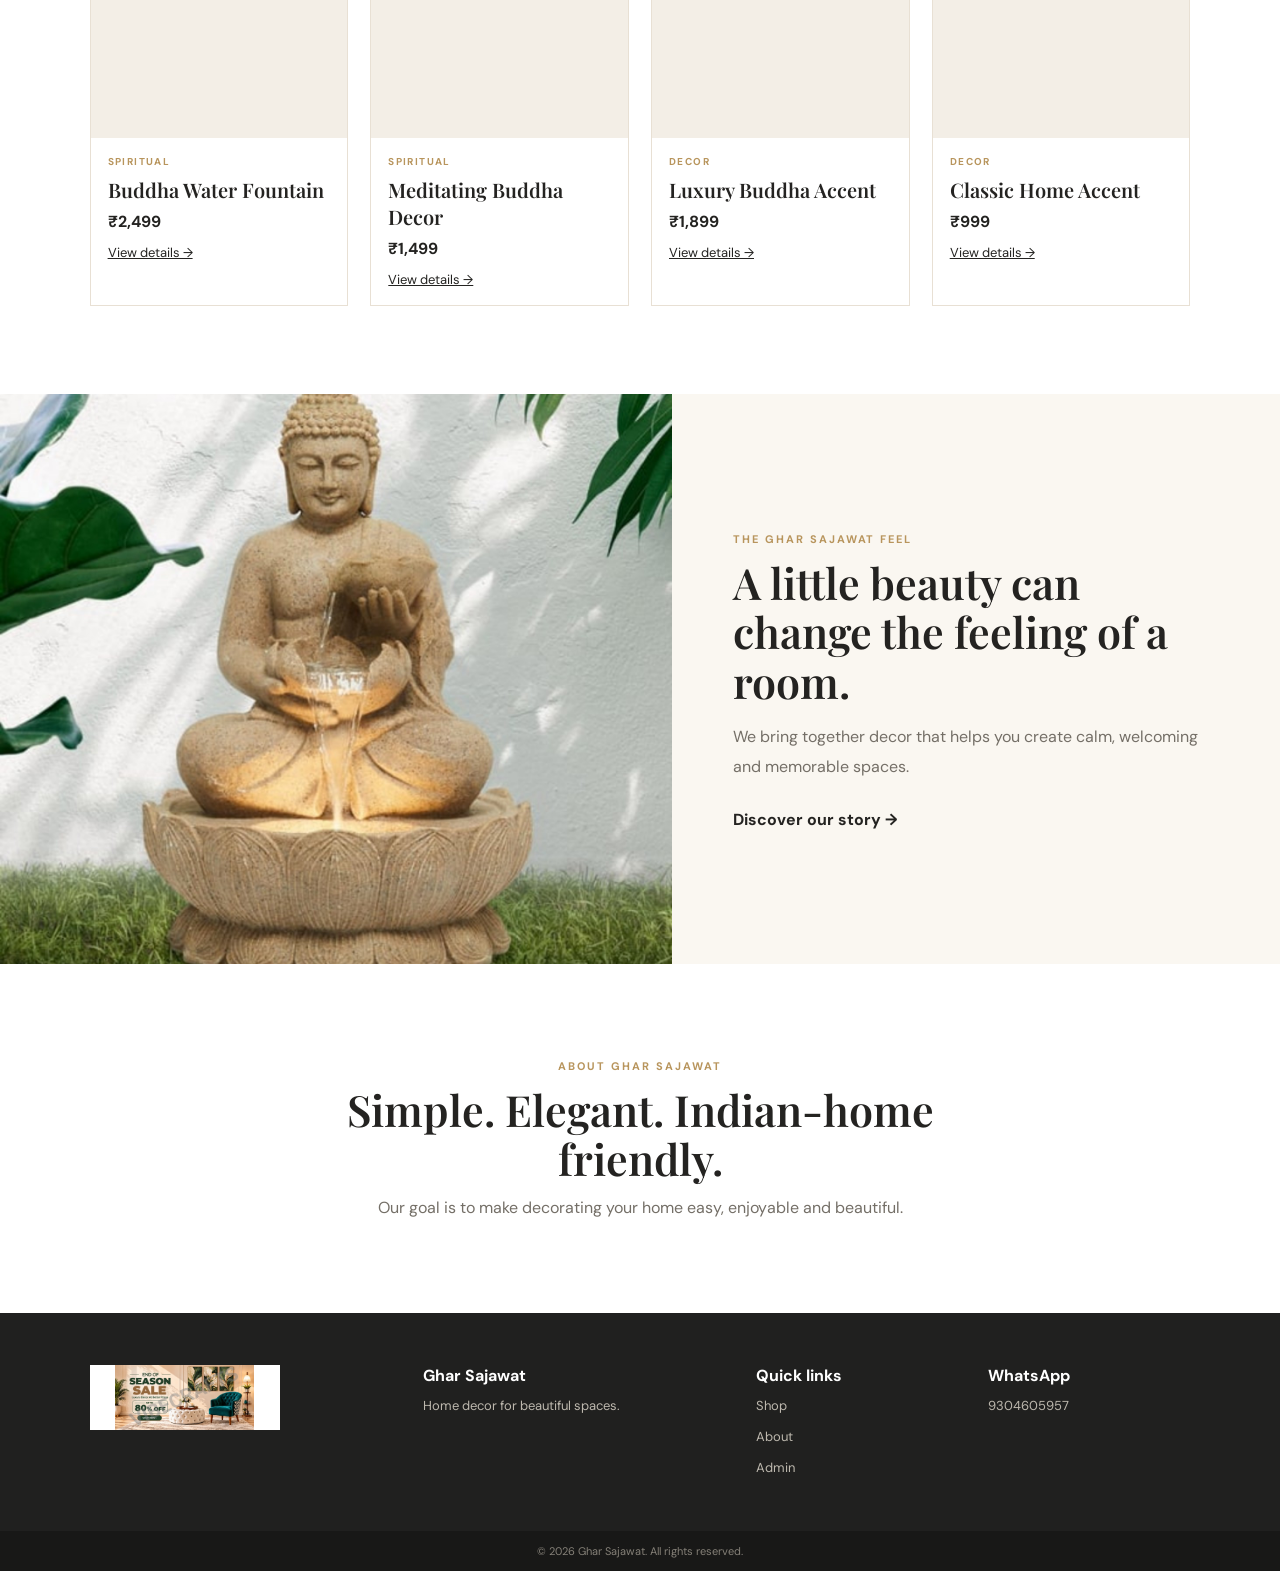
==== commit 4d7e982c: "Update index.html" ====
--- a/index.html
+++ b/index.html
@@ -10,7 +10,7 @@
 <header>
   <div class="topbar">✨ Beautiful decor for beautiful homes</div>
   <div class="nav">
-    <a class="logo" href="index.html"><img src="assets/logo.png" alt="Ghar Sajawat"></a>
+    <a class="logo" href="index.html"><img src="logo.png" alt="Ghar Sajawat"></a>
     <button class="menu" id="menu">☰</button>
     <nav id="nav"><a href="#home">Home</a><a href="#shop">Shop</a><a href="#collections">Collections</a><a href="#about">About</a><a href="admin.html">Admin</a></nav>
     <a class="bag" href="#shop">🛍</a>
@@ -19,7 +19,7 @@
 
 <main>
 <section id="home" class="hero">
-  <img src="assets/hero-banner.jpg" alt="Luxury home decor">
+  <img src="hero-banner.jpg" alt="Luxury home decor">
   <div class="hero-overlay"></div>
   <div class="hero-copy">
     <span>CURATED HOME DECOR</span>
@@ -52,7 +52,7 @@
 </section>
 
 <section class="story">
-  <img src="assets/buddha-fountain.jpg" alt="Buddha home decor">
+  <img src="buddha-fountain.jpg" alt="Buddha home decor">
   <div><small>THE GHAR SAJAWAT FEEL</small><h2>A little beauty can change the feeling of a room.</h2><p>We bring together decor that helps you create calm, welcoming and memorable spaces.</p><a class="text-link" href="#about">Discover our story →</a></div>
 </section>
 
@@ -63,11 +63,11 @@
 </main>
 
 <footer>
-  <img src="assets/logo.png" alt="Ghar Sajawat">
+  <img src="logo.png" alt="Ghar Sajawat">
   <div><b>Ghar Sajawat</b><p>Home decor for beautiful spaces.</p></div>
   <div><b>Quick links</b><a href="#shop">Shop</a><a href="#about">About</a><a href="admin.html">Admin</a></div>
   <div><b>WhatsApp</b><a href="https://wa.me/919304605957?text=Hello%20Ghar%20Sajawat%2C%20I%20want%20to%20know%20more%20about%20your%20products.">9304605957</a></div>
 </footer>
 <div class="copyright">© 2026 Ghar Sajawat. All rights reserved.</div>
 <script src="app.js"></script>
-</body></html>+</body></html>
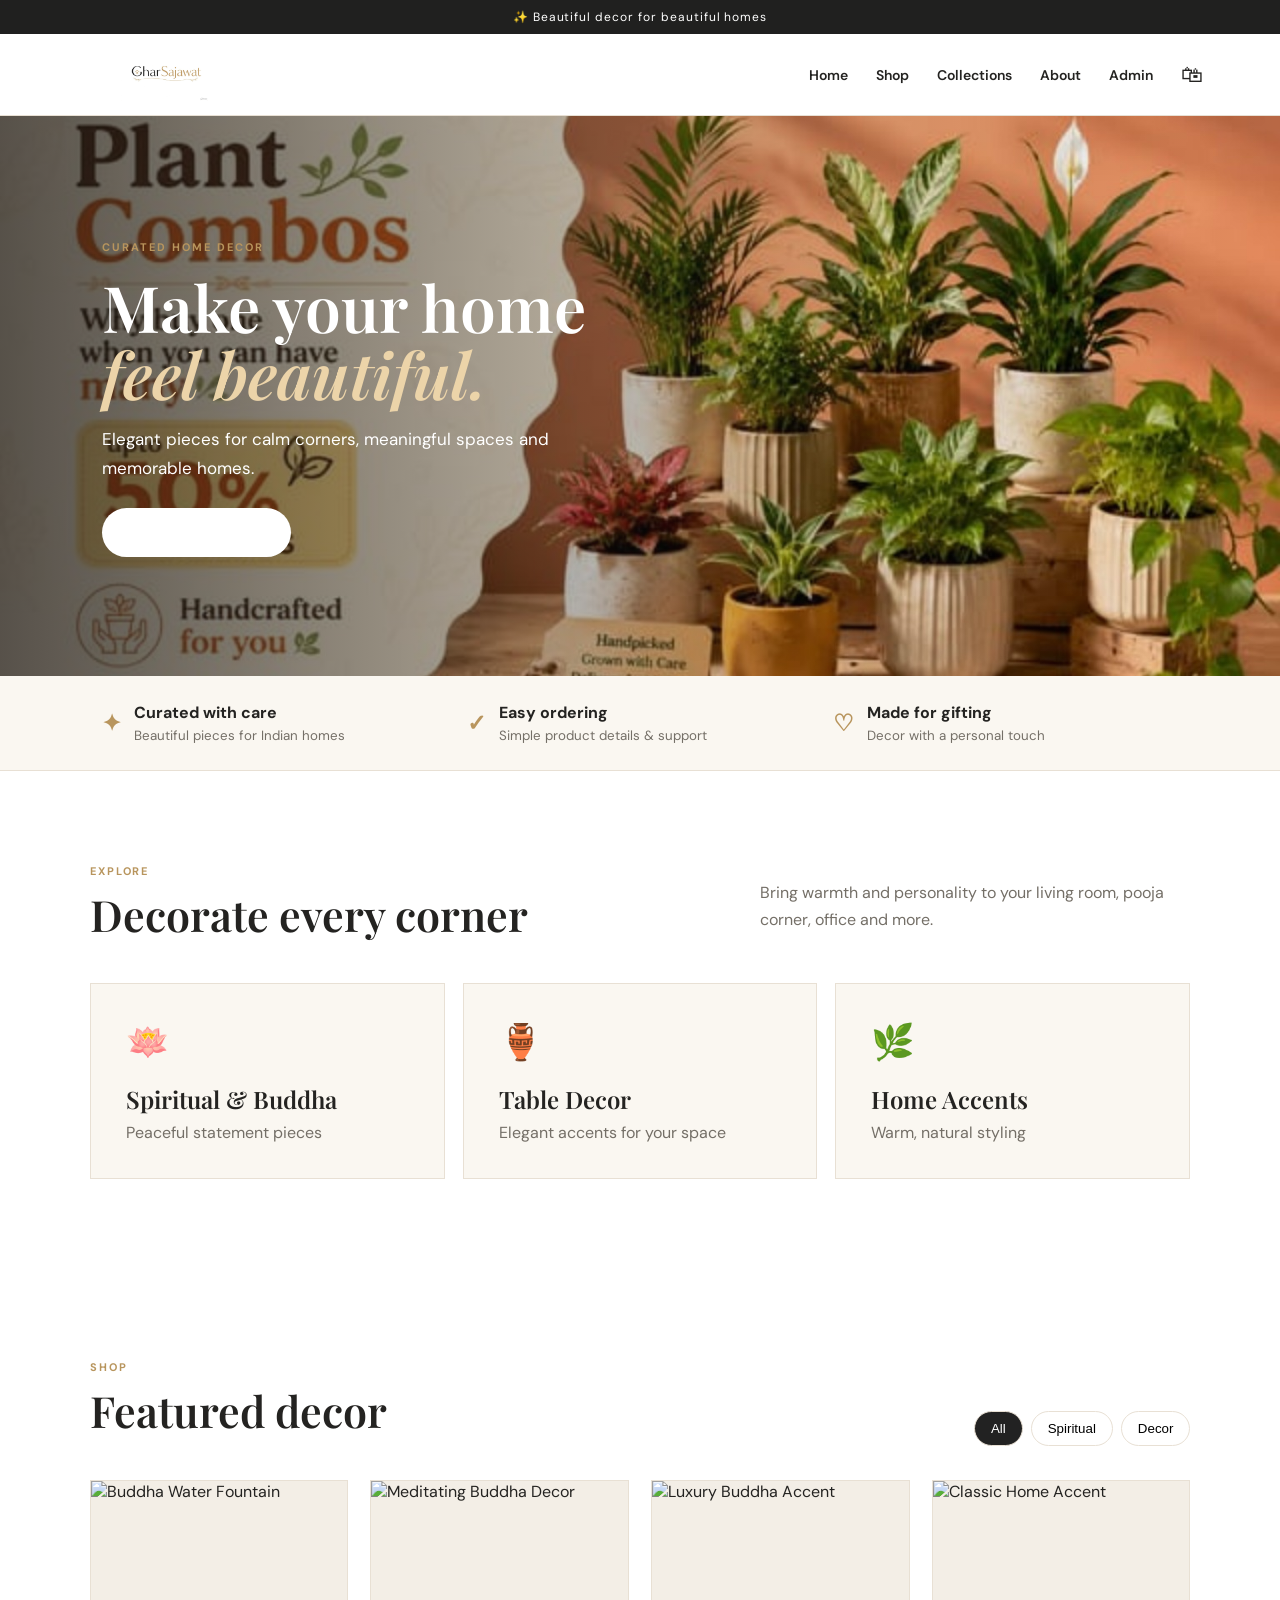
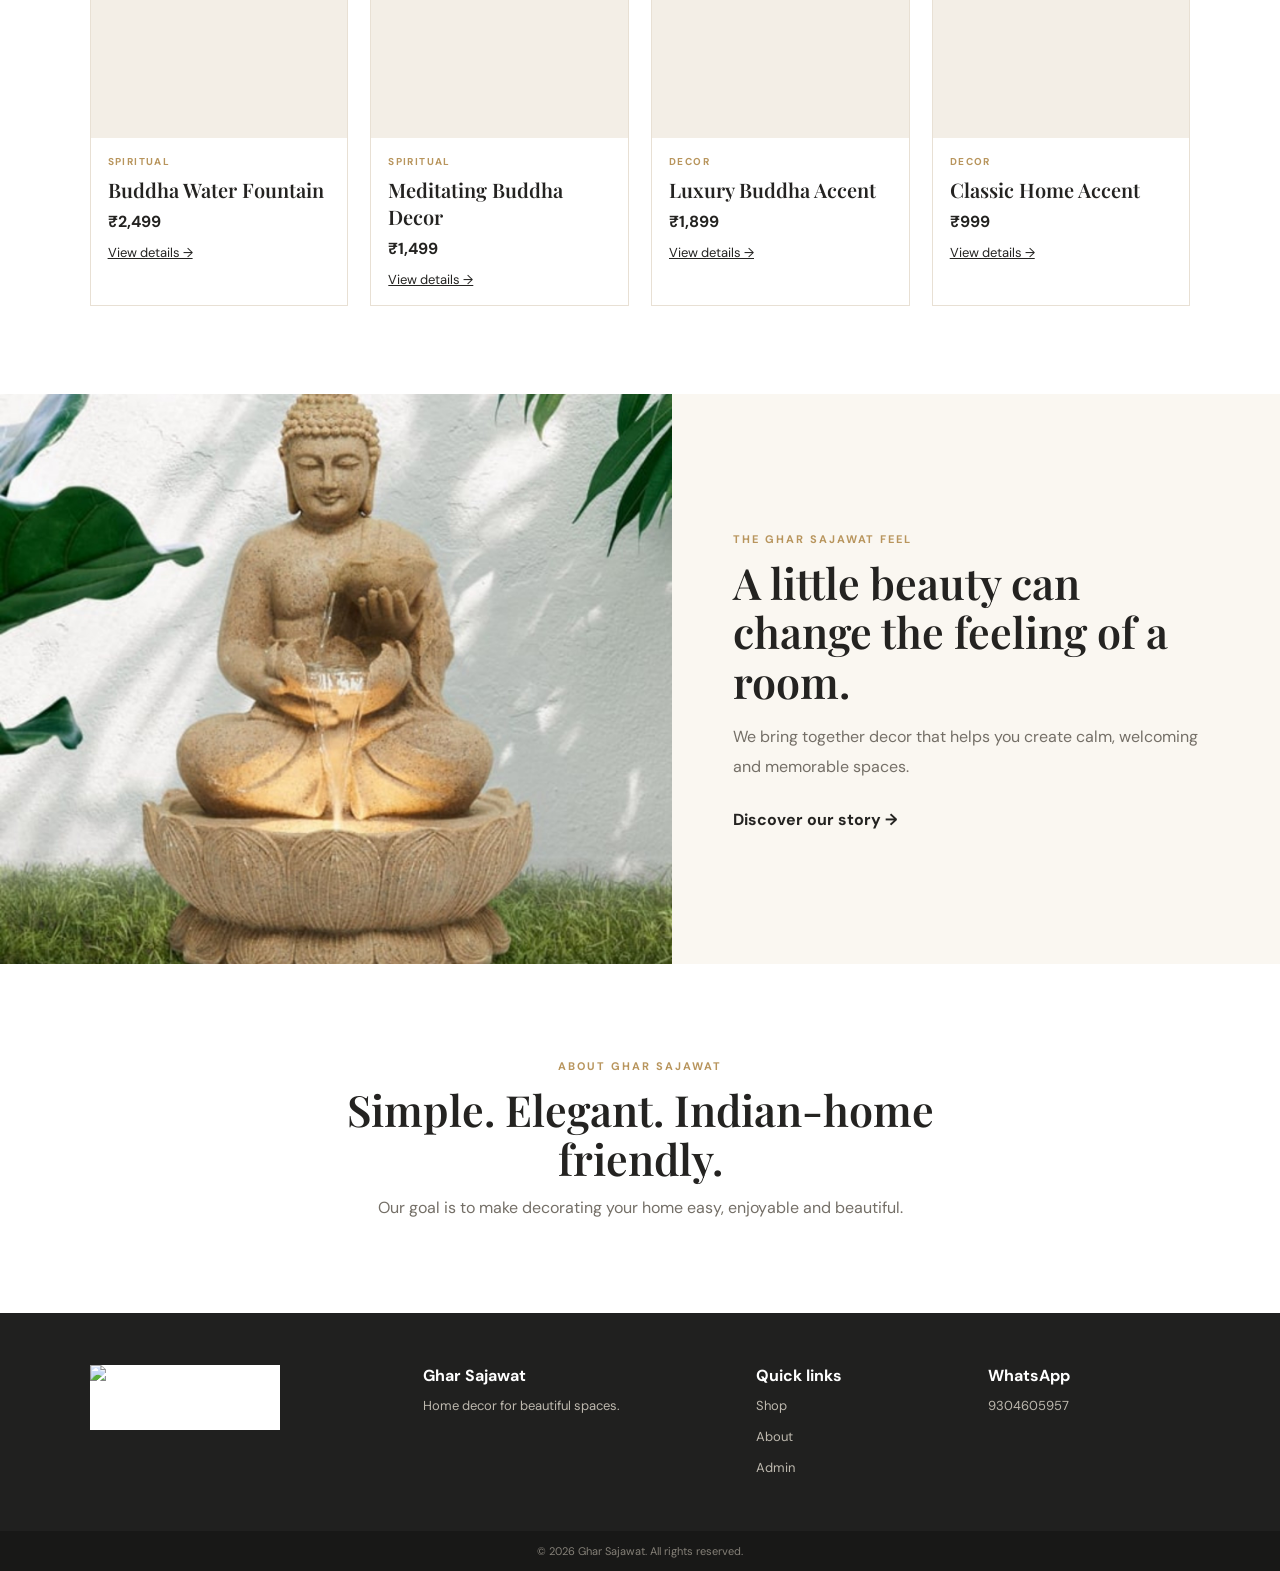
==== commit a607f0db: "Update index.html" ====
--- a/index.html
+++ b/index.html
@@ -10,7 +10,7 @@
 <header>
   <div class="topbar">✨ Beautiful decor for beautiful homes</div>
   <div class="nav">
-    <a class="logo" href="index.html"><img src="logo.png" alt="Ghar Sajawat"></a>
+    <a class="logo" href="index.html"><img src="logo.png.png" alt="Ghar Sajawat"></a>
     <button class="menu" id="menu">☰</button>
     <nav id="nav"><a href="#home">Home</a><a href="#shop">Shop</a><a href="#collections">Collections</a><a href="#about">About</a><a href="admin.html">Admin</a></nav>
     <a class="bag" href="#shop">🛍</a>
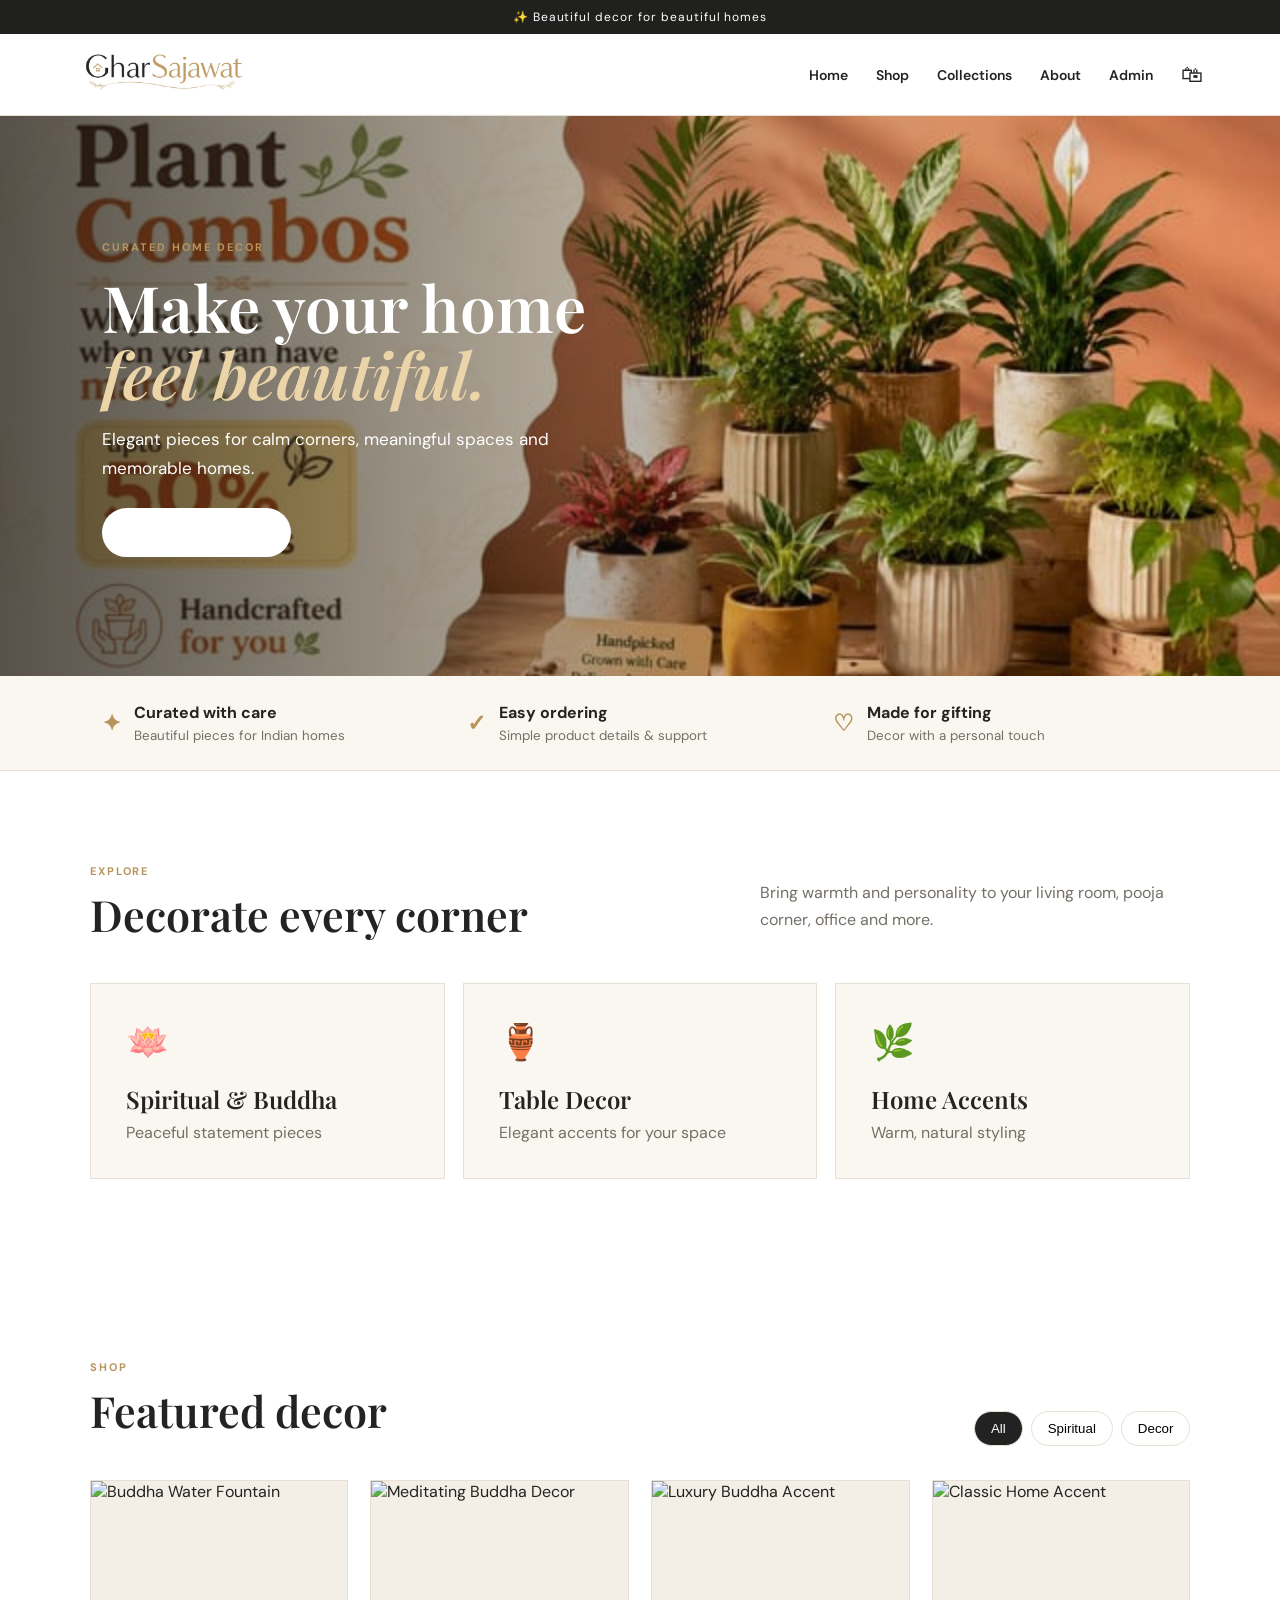
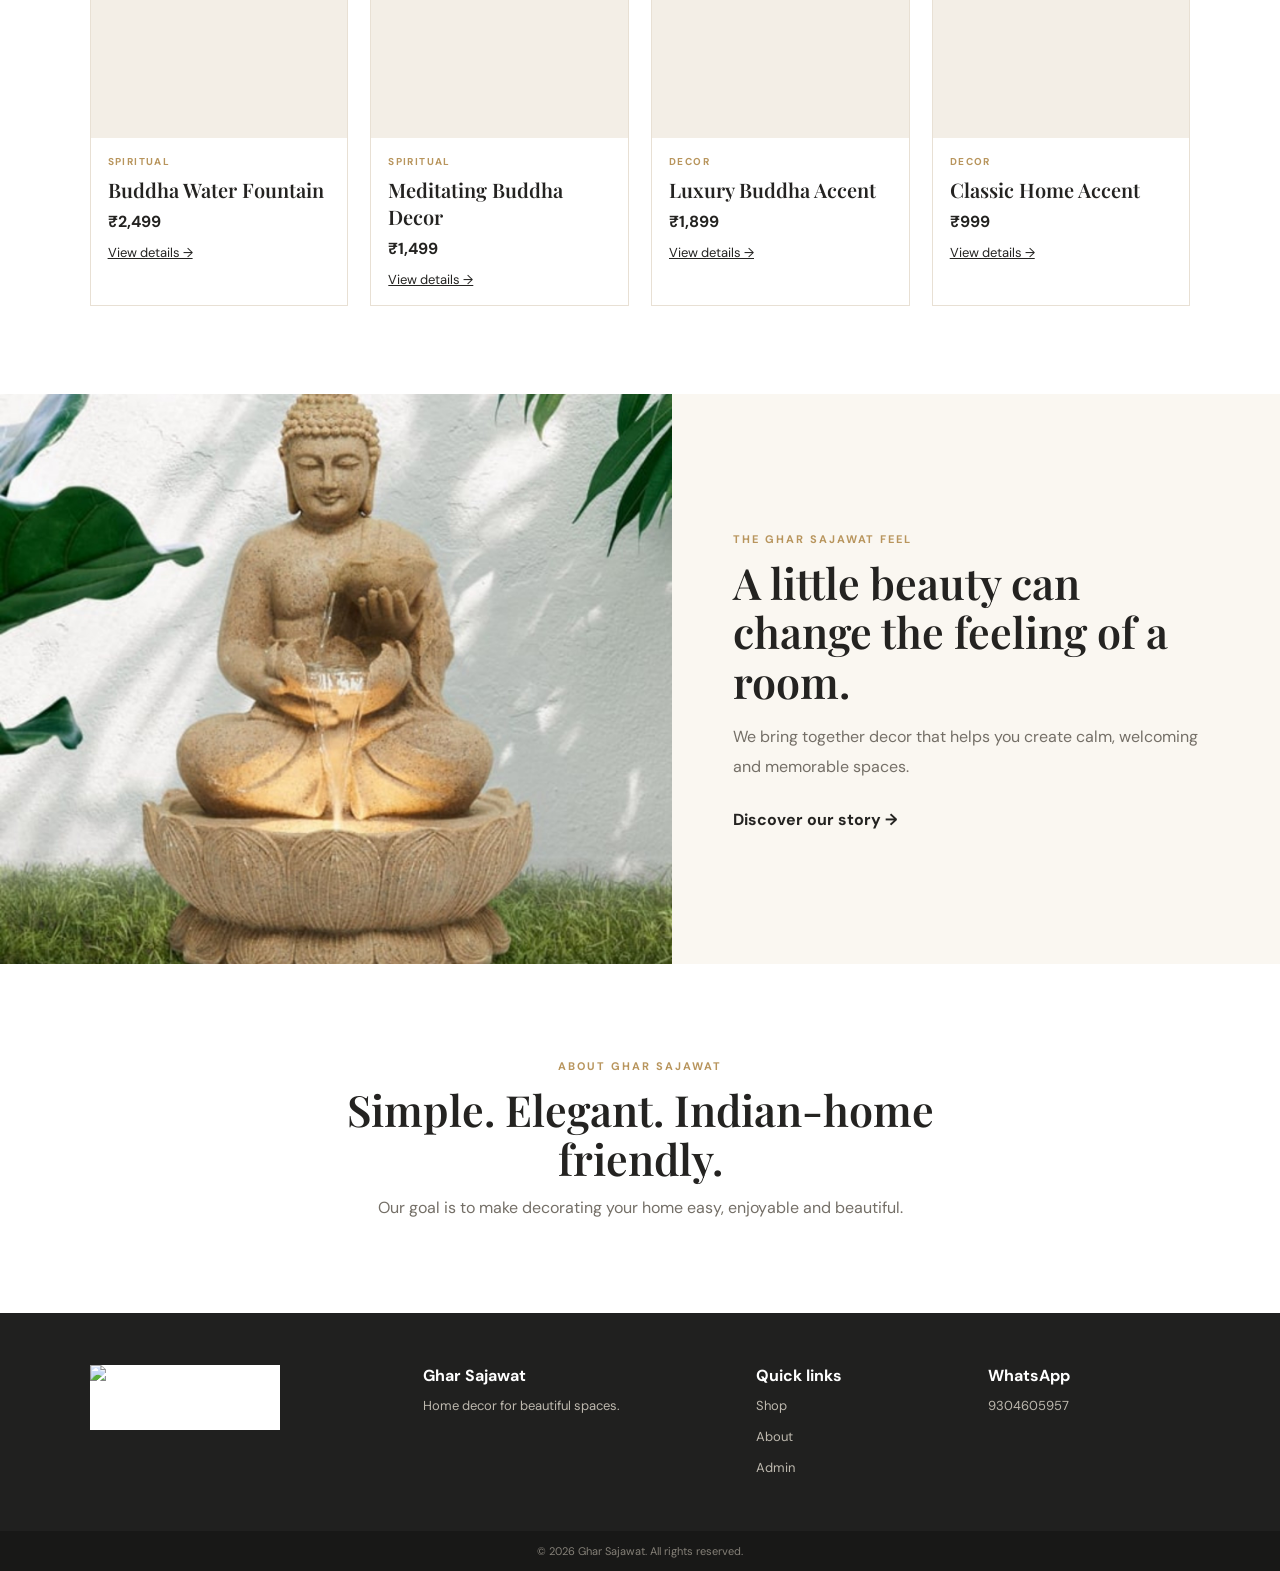
==== commit 40d426b4: "Update index.html" ====
--- a/index.html
+++ b/index.html
@@ -10,7 +10,7 @@
 <header>
   <div class="topbar">✨ Beautiful decor for beautiful homes</div>
   <div class="nav">
-    <a class="logo" href="index.html"><img src="logo.png.png" alt="Ghar Sajawat"></a>
+    <a class="logo" href="index.html"><img src="logo.png.png.png" alt="Ghar Sajawat"></a>
     <button class="menu" id="menu">☰</button>
     <nav id="nav"><a href="#home">Home</a><a href="#shop">Shop</a><a href="#collections">Collections</a><a href="#about">About</a><a href="admin.html">Admin</a></nav>
     <a class="bag" href="#shop">🛍</a>
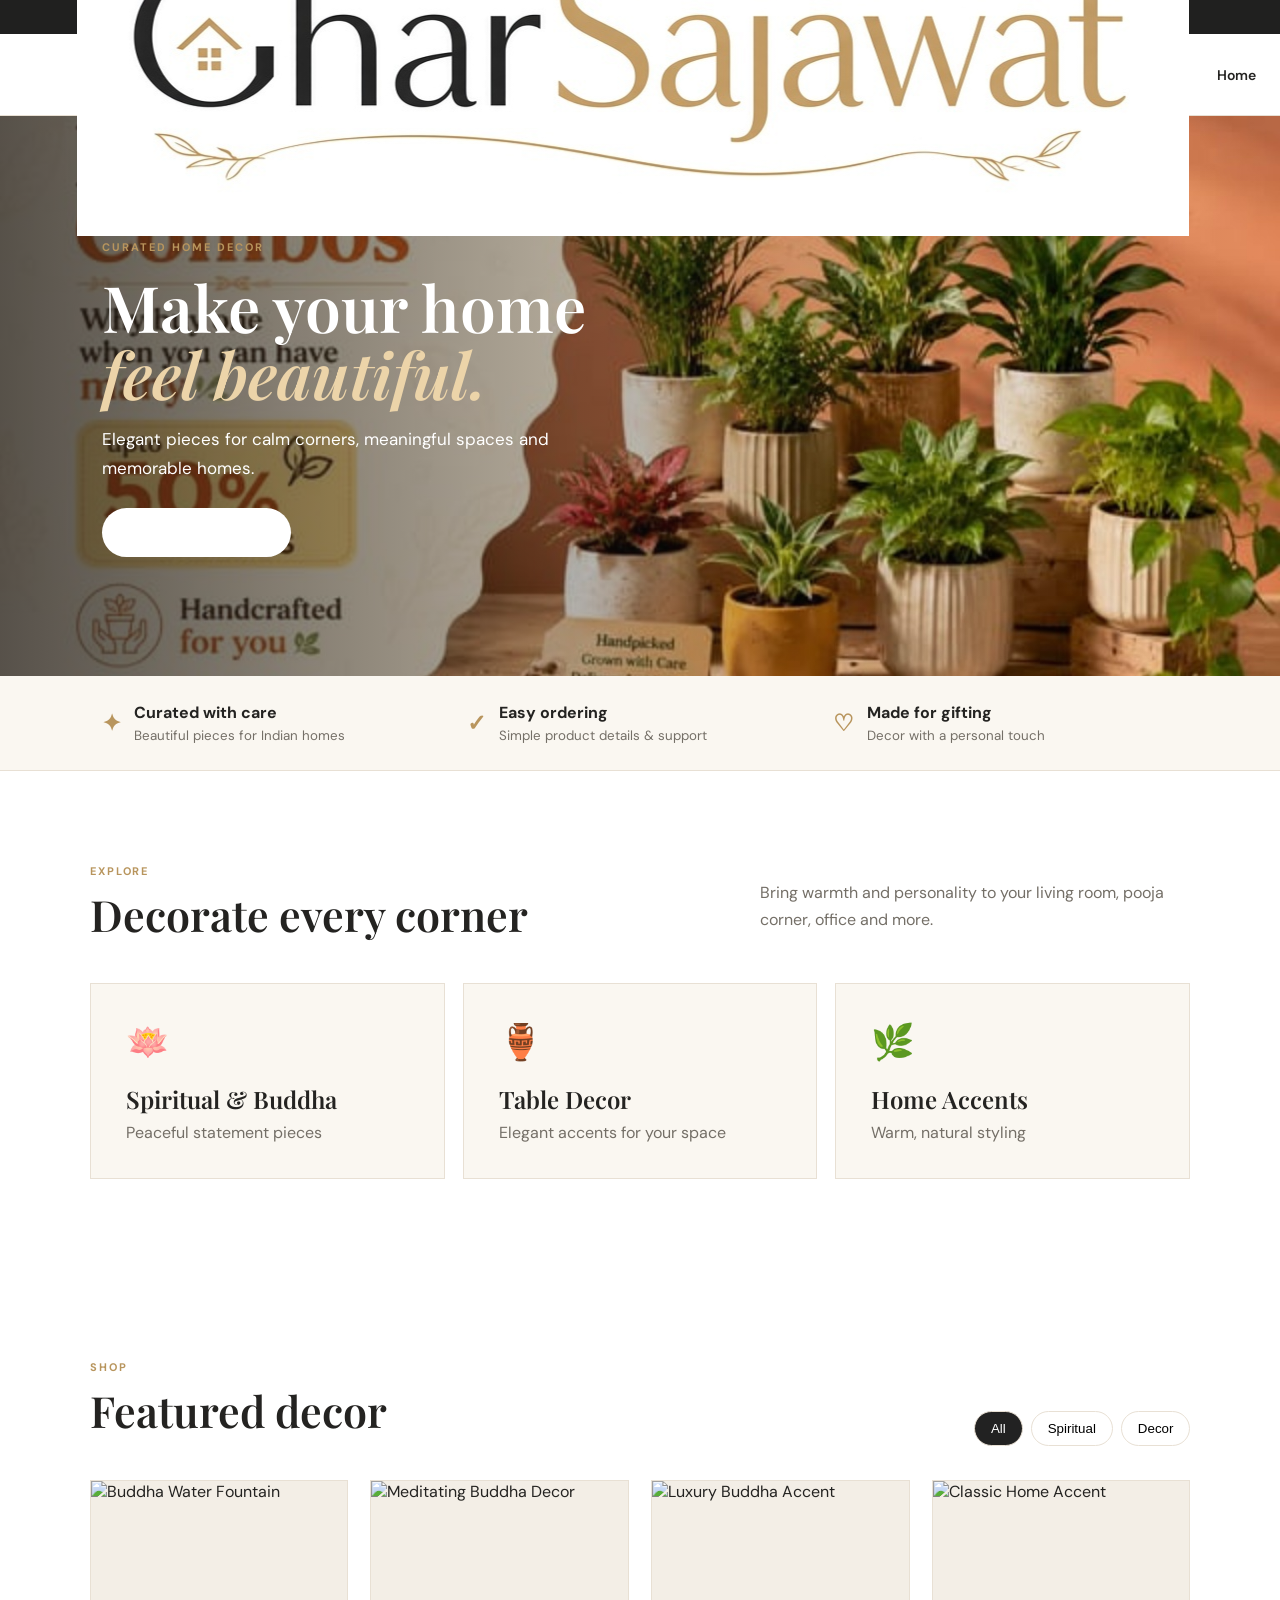
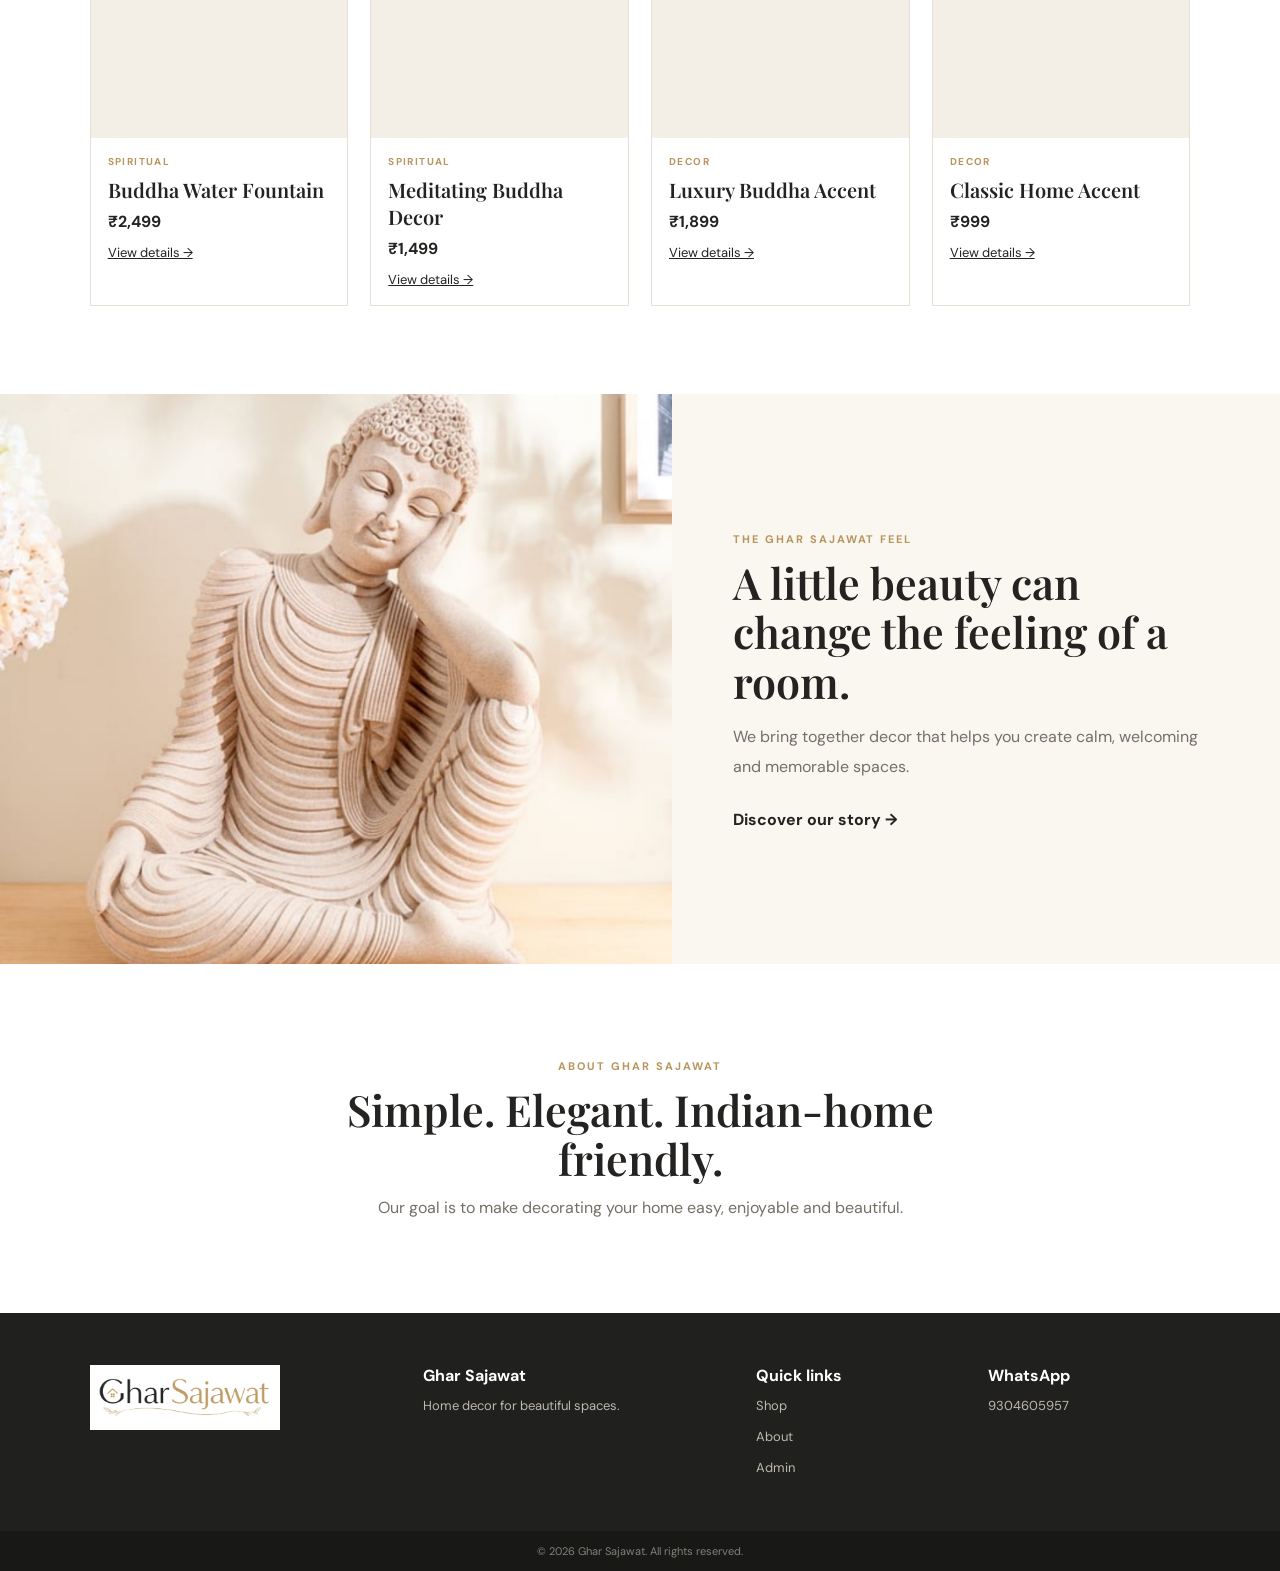
==== commit 6188adc9: "Update index.html" ====
--- a/index.html
+++ b/index.html
@@ -10,7 +10,7 @@
 <header>
   <div class="topbar">✨ Beautiful decor for beautiful homes</div>
   <div class="nav">
-    <a class="logo" href="index.html"><img src="logo.png.png.png" alt="Ghar Sajawat"></a>
+    <a class="logo.png.png.png" href="index.html"><img src="logo.png.png.png" alt="Ghar Sajawat"></a>
     <button class="menu" id="menu">☰</button>
     <nav id="nav"><a href="#home">Home</a><a href="#shop">Shop</a><a href="#collections">Collections</a><a href="#about">About</a><a href="admin.html">Admin</a></nav>
     <a class="bag" href="#shop">🛍</a>
@@ -52,7 +52,7 @@
 </section>
 
 <section class="story">
-  <img src="buddha-fountain.jpg" alt="Buddha home decor">
+  <img src="buddha-statue.jpg" alt="Buddha home decor">
   <div><small>THE GHAR SAJAWAT FEEL</small><h2>A little beauty can change the feeling of a room.</h2><p>We bring together decor that helps you create calm, welcoming and memorable spaces.</p><a class="text-link" href="#about">Discover our story →</a></div>
 </section>
 
@@ -63,7 +63,7 @@
 </main>
 
 <footer>
-  <img src="logo.png" alt="Ghar Sajawat">
+  <img src="logo.png.png.png" alt="Ghar Sajawat">
   <div><b>Ghar Sajawat</b><p>Home decor for beautiful spaces.</p></div>
   <div><b>Quick links</b><a href="#shop">Shop</a><a href="#about">About</a><a href="admin.html">Admin</a></div>
   <div><b>WhatsApp</b><a href="https://wa.me/919304605957?text=Hello%20Ghar%20Sajawat%2C%20I%20want%20to%20know%20more%20about%20your%20products.">9304605957</a></div>
